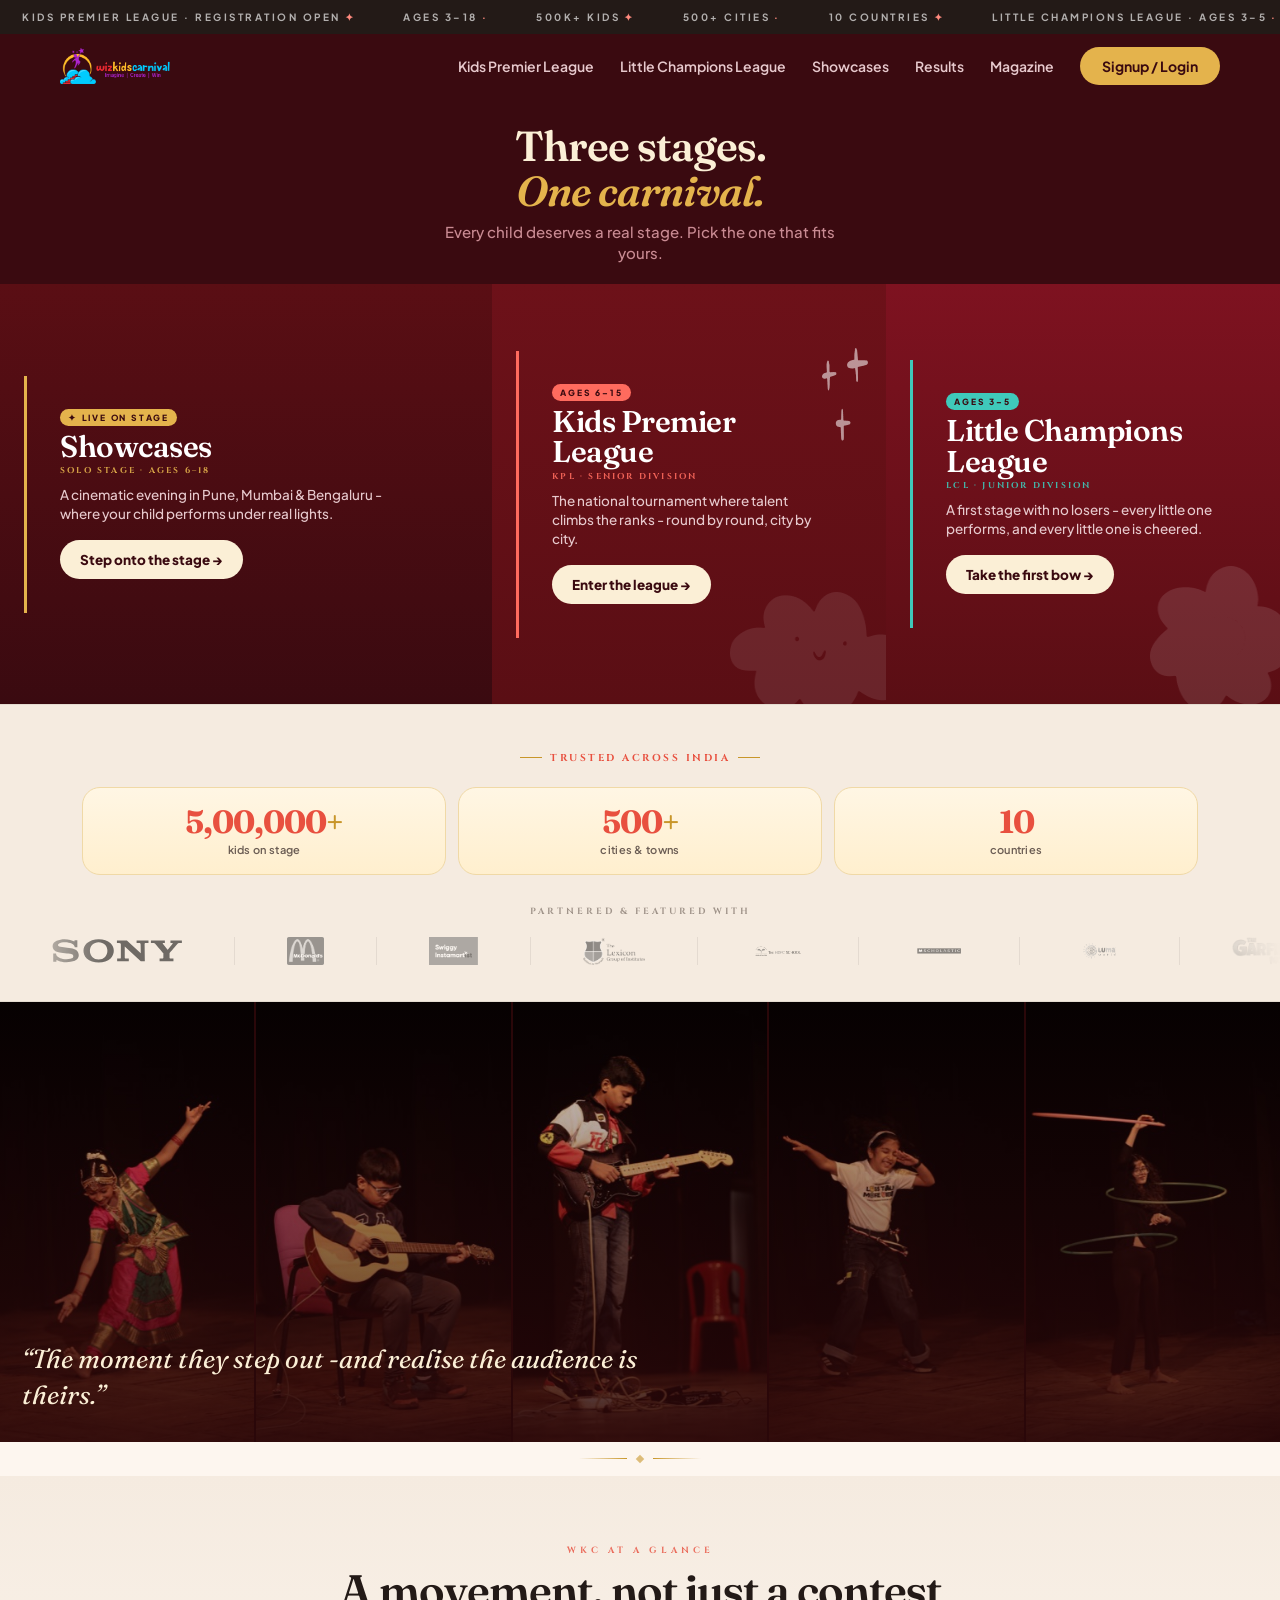
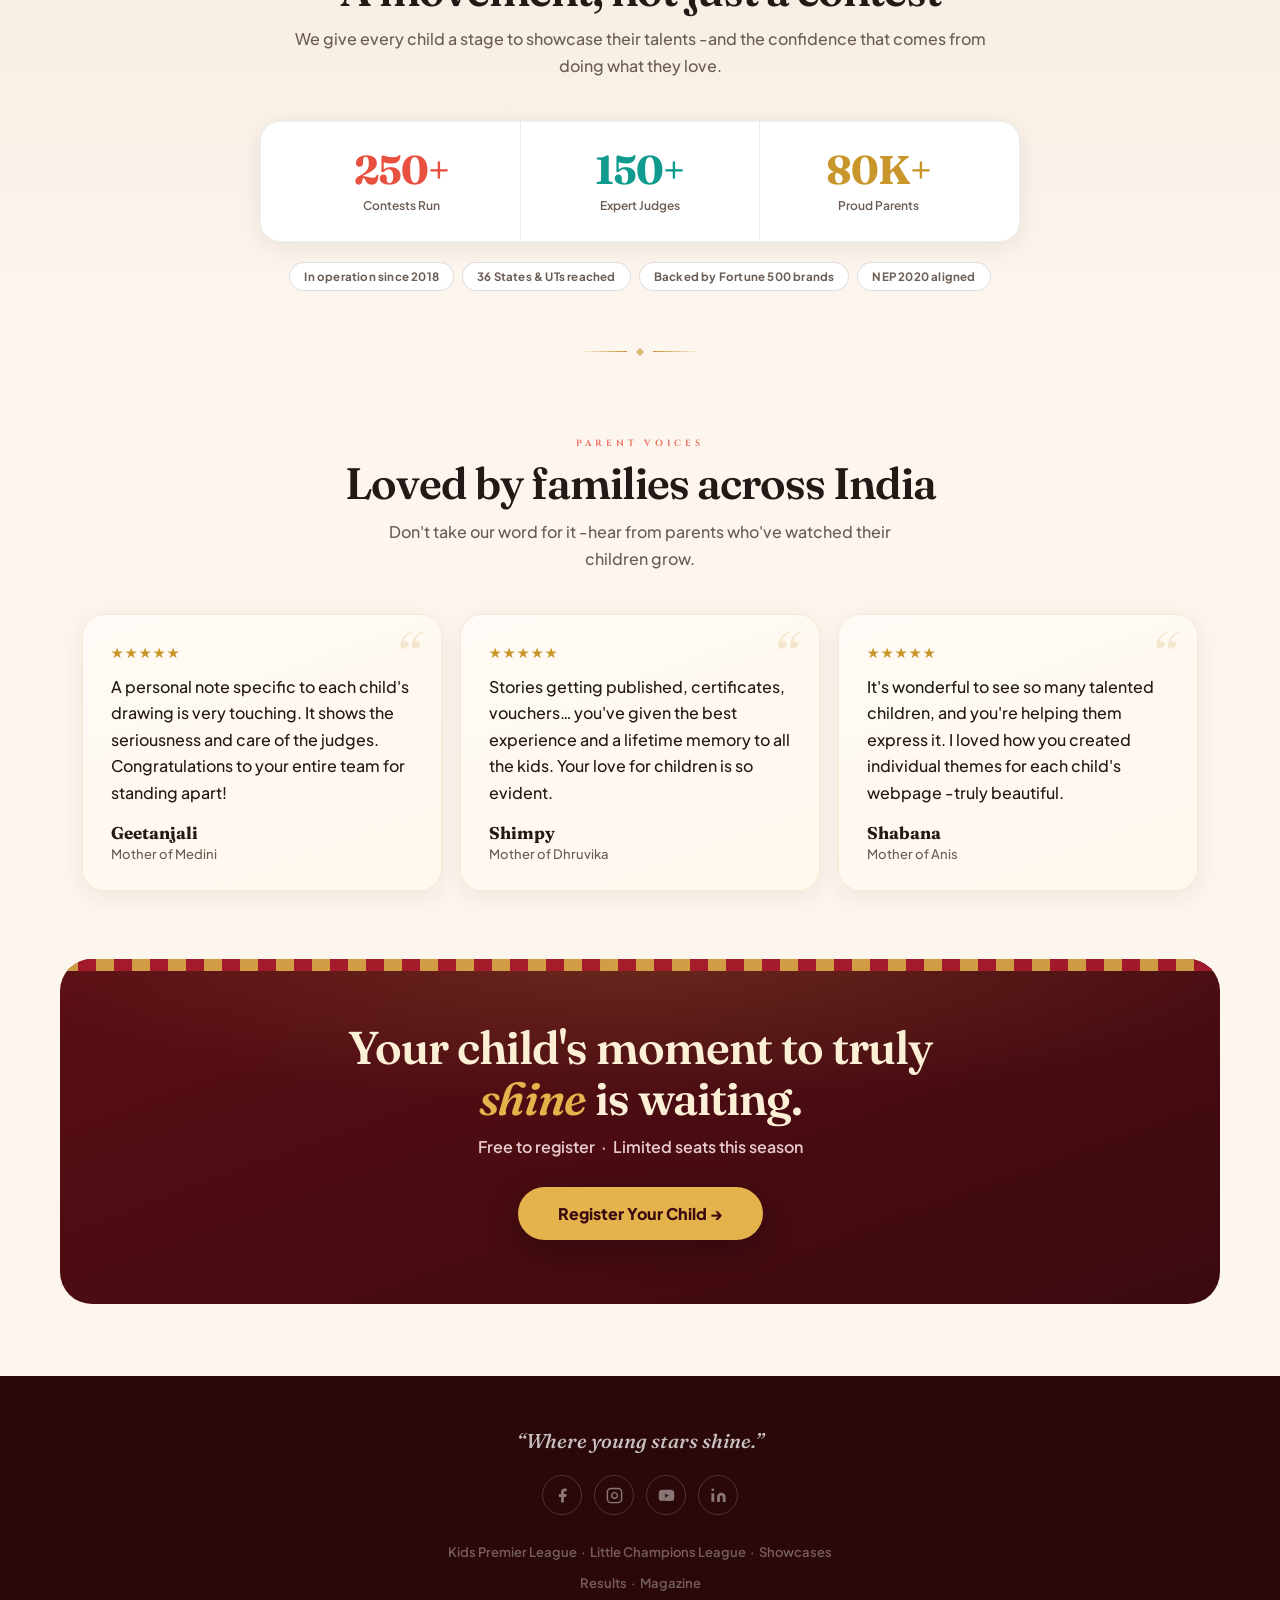
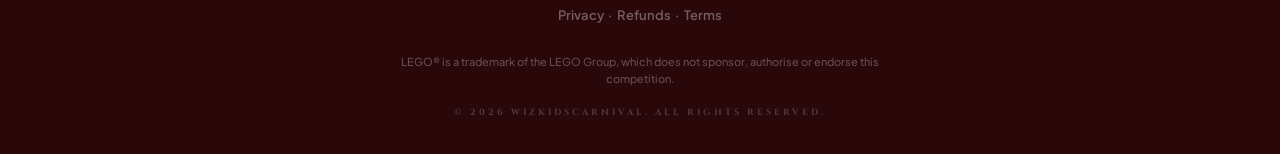
==== index.html @ 67c026b2 "Redesign homepage as carnival booth hero, add category CTAs, wire real links - Rebuild home hero as " ====
<!DOCTYPE html>
<html lang="en" data-hero="carnival">
<head>
<meta charset="UTF-8">
<meta name="viewport" content="width=device-width,initial-scale=1">
<title>WizKidsCarnival - India's Biggest Stage for Young Talent</title>
<meta name="description" content="WizKidsCarnival - India's premier platform for kids aged 3-18. Kids Premier League, Little Champions League & Showcases. 500,000+ kids · 500+ cities · 10 countries. Register today." />
<meta name="keywords" content="kids talent competition India, children performing arts, Kids Premier League, Little Champions League, WizKidsCarnival, kids contest online India, children stage performance, talent show kids Mumbai Pune" />
<link rel="canonical" href="https://www.wizkidscarnival.com/" />
<link rel="icon" type="image/png" href="logos/wkc-icon.png">
<link rel="apple-touch-icon" href="logos/wkc-icon.png">
<meta property="og:type" content="website" />
<meta property="og:url" content="https://www.wizkidscarnival.com/" />
<meta property="og:title" content="WizKidsCarnival - India's Biggest Stage for Young Talent" />
<meta property="og:description" content="A global platform for kids aged 3–18 to perform, compete and grow. Kids Premier League · Little Champions League · Showcases." />
<meta property="og:image" content="https://www.wizkidscarnival.com/assets/og-home.jpg" />
<meta property="og:locale" content="en_IN" />
<meta property="og:site_name" content="WizKidsCarnival" />
<meta name="twitter:card" content="summary_large_image" />
<meta name="twitter:title" content="WizKidsCarnival - India's Biggest Stage for Young Talent" />
<meta name="twitter:description" content="Three stages. One carnival. A global platform for 500K+ kids aged 3–18." />
<meta name="twitter:image" content="https://www.wizkidscarnival.com/assets/og-home.jpg" />
<script type="application/ld+json">{
  "@context":"https://schema.org",
  "@graph":[
    {"@type":"Organization","name":"WizKidsCarnival","url":"https://www.wizkidscarnival.com","logo":"https://www.wizkidscarnival.com/logos/wkc-logo.png","description":"India's premier stage for young talent aged 3–18. Kids Premier League, Little Champions League and Showcases across 500+ cities and 10 countries.","foundingDate":"2018","sameAs":["https://facebook.com/wizkidscarnival","https://instagram.com/wizkidscarnival","https://youtube.com/@wizkidscarnival"],"founder":[{"@type":"Person","name":"Mansi"},{"@type":"Person","name":"Abhishek"},{"@type":"Person","name":"Vinayak"}]},
    {"@type":"WebSite","name":"WizKidsCarnival","url":"https://www.wizkidscarnival.com","potentialAction":{"@type":"SearchAction","target":{"@type":"EntryPoint","urlTemplate":"https://www.wizkidscarnival.com/?q={search_term_string}"},"query-input":"required name=search_term_string"}}
  ]
}</script>

<link rel="preconnect" href="https://fonts.googleapis.com">
<link rel="preconnect" href="https://fonts.gstatic.com" crossorigin>
<link href="https://fonts.googleapis.com/css2?family=Fraunces:ital,opsz,wght@0,9..144,400;0,9..144,600;0,9..144,700;1,9..144,500;1,9..144,600&family=Plus+Jakarta+Sans:wght@400;500;600;700;800&family=Cinzel:wght@700&display=swap" rel="stylesheet">
<link rel="stylesheet" href="assets/wkc.css?v=2026-08-09c">
</head>
<body>

<div class="blob blob-2" aria-hidden="true"></div>
<div class="blob blob-3" aria-hidden="true"></div>

<!-- Nav overlay -->
<div class="nav-overlay" id="navOverlay" role="dialog" aria-modal="true" aria-label="Navigation menu">
  <button class="nav-close" id="navClose">&#x2715; Close</button>
  <nav class="nav-links">
    <a href="kpl/" class="ol">Kids Premier League</a>
    <a href="lcl/" class="ol">Little Champions League</a>
    <a href="https://showcases.wizkidscarnival.com/" class="ol">Showcases</a>
    <a href="https://app.wizkidscarnival.com/result-list" class="ol">Results</a>
    <a href="https://app.wizkidscarnival.com/magazines" class="ol">Magazine</a>
    <a href="https://app.wizkidscarnival.com/authentication?utm_source=main-site&utm_medium=nav-overlay&utm_campaign=home" class="ol nav-apply">Signup / Login</a>
  </nav>
</div>

<!-- Ticker -->
<div class="ticker" aria-hidden="true">
  <div class="ttrack" id="ttrack">
    <span class="ti">Kids Premier League &#x00B7; Registration Open<span class="dot">&#x2726;</span></span>
    <span class="ti">Ages 3–18<span class="dot">&#x00B7;</span></span>
    <span class="ti">500K+ Kids<span class="dot">&#x2726;</span></span>
    <span class="ti">500+ Cities<span class="dot">&#x00B7;</span></span>
    <span class="ti">10 Countries<span class="dot">&#x2726;</span></span>
    <span class="ti">Little Champions League &#x00B7; Ages 3–5<span class="dot">&#x00B7;</span></span>
    <span class="ti">Showcases · Solo Stage<span class="dot">&#x2726;</span></span>
    <span class="ti">India's Biggest Stage for Young Talent<span class="dot">&#x00B7;</span></span>
    <span class="ti">Since 2018 · 5+ Years Running<span class="dot">&#x2726;</span></span>
  </div>
</div>

<!-- Navbar -->
<header class="nav" id="nav">
  <div class="nav-inner">
    <a href="./" class="nav-logo" data-nav="logo">
      <img src="logos/wkc-logo.png" alt="WizKidsCarnival" height="36"
           onerror="this.style.display='none';this.insertAdjacentHTML('afterend','<span style=\'font-family:Fraunces,serif;font-weight:700;font-size:20px;color:var(--ink)\'>WizKidsCarnival</span>')">
    </a>
    <nav class="nav-desk" aria-label="Primary navigation">
      <a href="kpl/" data-nav="kpl">Kids Premier League</a>
      <a href="lcl/" data-nav="lcl">Little Champions League</a>
      <a href="https://showcases.wizkidscarnival.com/" data-nav="showcases">Showcases</a>
      <a href="https://app.wizkidscarnival.com/result-list" data-nav="results">Results</a>
      <a href="https://app.wizkidscarnival.com/magazines" data-nav="magazine">Magazine</a>
      <a href="https://app.wizkidscarnival.com/authentication?utm_source=main-site&utm_medium=nav&utm_campaign=home" class="nav-cta" data-nav="register">Signup / Login</a>
    </nav>
    <button class="nav-ham" id="navHam" aria-label="Open menu" aria-expanded="false"><span></span><span></span><span></span></button>
  </div>
</header>

<!-- ── Booth hero: three carnival tents, zero-scroll on mobile ── -->
<section class="hero" id="top">

  <div class="hero-kicker">
    <h1>Three stages.<br><em>One carnival.</em></h1>
    <p>Every child deserves a real stage. Pick the one that fits yours.</p>
  </div>

  <div class="booths">

    <article class="booth booth-show" data-section="booth_showcases">
      <div class="booth-body">
        <div class="booth-eyebrow">&#x2726; Live on stage</div>
        <h2 class="booth-ttl">Showcases</h2>
        <div class="booth-acr">Solo Stage &#x00B7; Ages 6–18</div>
        <p class="booth-desc">A cinematic evening in Pune, Mumbai &amp; Bengaluru - where your child performs under real lights.</p>
        <a class="booth-cta" href="https://showcases.wizkidscarnival.com/?utm_source=main-site&utm_medium=booth&utm_campaign=showcases"
           data-track="booth-showcases" aria-label="Showcases - step onto the stage">Step onto the stage &#x2192;</a>
      </div>
    </article>

    <article class="booth booth-kpl" data-section="booth_kpl">
      <img class="booth-art booth-art-a" src="assets/ornament-star.png" alt="" width="83" height="93" loading="lazy" decoding="async">
      <img class="booth-art booth-art-b" src="assets/ornament-cloud.png" alt="" width="200" height="122" loading="lazy" decoding="async">
      <div class="booth-body">
        <div class="booth-eyebrow">Ages 6–15</div>
        <h2 class="booth-ttl">Kids Premier League</h2>
        <div class="booth-acr">KPL &#x00B7; Senior Division</div>
        <p class="booth-desc">The national tournament where talent climbs the ranks - round by round, city by city.</p>
        <a class="booth-cta" href="kpl/" data-track="booth-kpl" aria-label="Kids Premier League - enter the league">Enter the league &#x2192;</a>
      </div>
    </article>

    <article class="booth booth-lcl" data-section="booth_lcl">
      <img class="booth-art booth-art-c" src="assets/ornament-balloon.png" alt="" width="151" height="144" loading="lazy" decoding="async">
      <div class="booth-body">
        <div class="booth-eyebrow">Ages 3–5</div>
        <h2 class="booth-ttl">Little Champions League</h2>
        <div class="booth-acr">LCL &#x00B7; Junior Division</div>
        <p class="booth-desc">A first stage with no losers - every little one performs, and every little one is cheered.</p>
        <a class="booth-cta" href="lcl/" data-track="booth-lcl" aria-label="Little Champions League - take the first bow">Take the first bow &#x2192;</a>
      </div>
    </article>

  </div>

</section>

<!-- Trust: headline stats + partner marquee -->
<div class="trust-band">
  <div class="trust-head">
    <div class="trust-eyebrow"><span></span>Trusted across India<span></span></div>
    <div class="trust-stats">
      <div class="tstat"><div class="tstat-num">5,00,000<span>+</span></div><div class="tstat-lbl">kids on stage</div></div>
      <div class="tstat"><div class="tstat-num">500<span>+</span></div><div class="tstat-lbl">cities &amp; towns</div></div>
      <div class="tstat"><div class="tstat-num">10</div><div class="tstat-lbl">countries</div></div>
    </div>
  </div>
  <div class="trust-lbl">Partnered &amp; featured with</div>
  <div class="trust-ticker" aria-label="Partner brands">
    <div class="trust-track" id="logoTrack">
      <figure class="logo-fig">
        <img src="logos/partners/sony.svg" alt="Sony" loading="lazy" height="28"
             onerror="this.style.display='none';this.nextElementSibling.style.display='block'">
        <span class="logo-fb" style="display:none">Sony</span>
      </figure>
      <figure class="logo-fig">
        <img src="logos/partners/mcdonalds.png" alt="McDonald's" loading="lazy" height="28"
             onerror="this.style.display='none';this.nextElementSibling.style.display='block'">
        <span class="logo-fb" style="display:none">McDonald's</span>
      </figure>
      <figure class="logo-fig">
        <img src="logos/partners/swiggy-instamart.png" alt="Swiggy Instamart" loading="lazy" height="28"
             onerror="this.style.display='none';this.nextElementSibling.style.display='block'">
        <span class="logo-fb" style="display:none">Swiggy Instamart</span>
      </figure>
      <figure class="logo-fig">
        <img src="logos/partners/lexicon-group.png" alt="Lexicon Group" loading="lazy" height="28"
             onerror="this.style.display='none';this.nextElementSibling.style.display='block'">
        <span class="logo-fb" style="display:none">Lexicon Group</span>
      </figure>
      <figure class="logo-fig">
        <img src="logos/partners/hdfc-school.webp" alt="HDFC School" loading="lazy" height="28"
             onerror="this.style.display='none';this.nextElementSibling.style.display='block'">
        <span class="logo-fb" style="display:none">HDFC School</span>
      </figure>
      <figure class="logo-fig">
        <img src="logos/partners/scholastic.webp" alt="Scholastic" loading="lazy" height="28"
             onerror="this.style.display='none';this.nextElementSibling.style.display='block'">
        <span class="logo-fb" style="display:none">Scholastic</span>
      </figure>
      <figure class="logo-fig">
        <img src="logos/partners/luma-world.webp" alt="Luma World" loading="lazy" height="28"
             onerror="this.style.display='none';this.nextElementSibling.style.display='block'">
        <span class="logo-fb" style="display:none">Luma World</span>
      </figure>
      <figure class="logo-fig">
        <img src="logos/partners/garfield.png" alt="Garfield Movie" loading="lazy" height="28"
             onerror="this.style.display='none';this.nextElementSibling.style.display='block'">
        <span class="logo-fb" style="display:none">Garfield Movie</span>
      </figure>
    </div><!-- /trust-track -->
  </div><!-- /trust-ticker -->
</div>

<!-- Performance photo band -->
<div class="photo-band" role="img" aria-label="Child performing solo on stage at WizKidsCarnival">
  <div class="photo-strip">
    <img src="photos/g1.jpg" alt="A child performing a classical dance on stage" width="355" height="533" loading="lazy" decoding="async">
    <img src="photos/g3.jpg" alt="A child mid-performance under stage lights" width="355" height="533" loading="lazy" decoding="async">
    <img src="photos/g5.jpg" alt="A young performer on the Showcases stage" width="355" height="533" loading="lazy" decoding="async">
    <img src="photos/g6.jpg" alt="A child performing to a live audience" width="355" height="533" loading="lazy" decoding="async">
    <img src="photos/g7.jpg" alt="A young performer taking the stage" width="355" height="533" loading="lazy" decoding="async">
  </div>
  <div class="photo-band-overlay">
    <blockquote class="photo-quote">&#x201C;The moment they step out -and realise the audience is theirs.&#x201D;</blockquote>
  </div>
</div>

<div class="divider"><div class="dl"></div><div class="dg"></div><div class="dl r"></div></div>

<!-- Secondary stats + investor strip -->
<section class="section" id="about" data-section="stats" aria-labelledby="stats-ttl">
  <div class="sec-lbl">WKC at a Glance</div>
  <h2 class="sec-ttl" id="stats-ttl">A movement, not just a contest</h2>
  <p class="sec-sub">We give every child a stage to showcase their talents -and the confidence that comes from doing what they love.</p>
  <!-- The headline three (kids / cities / countries) now lead the trust
       band above, so this row carries the supporting numbers only. -->
  <div class="stats-grid">
    <div class="stat"><div class="stat-num">250+</div><div class="stat-lbl">Contests Run</div></div>
    <div class="stat"><div class="stat-num">150+</div><div class="stat-lbl">Expert Judges</div></div>
    <div class="stat"><div class="stat-num">80K+</div><div class="stat-lbl">Proud Parents</div></div>
  </div>
  <!-- Investor credibility strip -->
  <div class="inv-strip" aria-label="Credibility indicators">
    <span>In operation since 2018</span>
    <span>36 States &amp; UTs reached</span>
    <span>Backed by Fortune 500 brands</span>
    <span>NEP 2020 aligned</span>
  </div>
</section>

<div class="divider"><div class="dl"></div><div class="dg"></div><div class="dl r"></div></div>

<!-- Testimonials -->
<section class="section" aria-labelledby="test-ttl">
  <div class="sec-lbl">Parent Voices</div>
  <h2 class="sec-ttl" id="test-ttl" data-section="testimonials">Loved by families across India</h2>
  <p class="sec-sub">Don't take our word for it -hear from parents who've watched their children grow.</p>
  <div class="tlist">
    <article class="tcard">
      <div class="tquote" aria-hidden="true">&#x201C;</div>
      <div class="tstars" aria-label="5 stars">&#x2605;&#x2605;&#x2605;&#x2605;&#x2605;</div>
      <p class="ttext">A personal note specific to each child's drawing is very touching. It shows the seriousness and care of the judges. Congratulations to your entire team for standing apart!</p>
      <div class="tname">Geetanjali</div><div class="trole">Mother of Medini</div>
    </article>
    <article class="tcard">
      <div class="tquote" aria-hidden="true">&#x201C;</div>
      <div class="tstars" aria-label="5 stars">&#x2605;&#x2605;&#x2605;&#x2605;&#x2605;</div>
      <p class="ttext">Stories getting published, certificates, vouchers… you've given the best experience and a lifetime memory to all the kids. Your love for children is so evident.</p>
      <div class="tname">Shimpy</div><div class="trole">Mother of Dhruvika</div>
    </article>
    <article class="tcard">
      <div class="tquote" aria-hidden="true">&#x201C;</div>
      <div class="tstars" aria-label="5 stars">&#x2605;&#x2605;&#x2605;&#x2605;&#x2605;</div>
      <p class="ttext">It's wonderful to see so many talented children, and you're helping them express it. I loved how you created individual themes for each child's webpage -truly beautiful.</p>
      <div class="tname">Shabana</div><div class="trole">Mother of Anis</div>
    </article>
  </div>
</section>

<!-- Final CTA - closing maroon band -->
<div class="fcta-wrap">
  <section class="fcta" aria-labelledby="fcta-ttl">
    <div class="fcta-stripe" aria-hidden="true"></div>
    <h2 id="fcta-ttl">Your child's moment to truly <em>shine</em> is waiting.</h2>
    <p>Free to register &nbsp;&#x00B7;&nbsp; Limited seats this season</p>
    <a class="btn-fcta" href="https://app.wizkidscarnival.com/talent-pass/membership?utm_source=main-site&utm_medium=final-cta&utm_campaign=home" data-track="home-final-cta">Register Your Child &#x2192;</a>
  </section>
</div>

<!-- Footer -->
<footer class="footer">
  <p class="ftag">&#x201C;Where young stars shine.&#x201D;</p>
  <nav class="fsoc" aria-label="Social media">
    <a href="https://facebook.com/wizkidscarnival" aria-label="Facebook" rel="noopener noreferrer" data-track="social-facebook">
      <svg viewBox="0 0 24 24" aria-hidden="true"><path d="M18 2h-3a5 5 0 0 0-5 5v3H7v4h3v8h4v-8h3l1-4h-4V7a1 1 0 0 1 1-1h3z"/></svg>
    </a>
    <a href="https://instagram.com/wizkidscarnival" aria-label="Instagram" rel="noopener noreferrer" class="ig" data-track="social-instagram">
      <svg viewBox="0 0 24 24" aria-hidden="true"><rect x="2" y="2" width="20" height="20" rx="5" ry="5"/><path d="M16 11.37A4 4 0 1 1 12.63 8 4 4 0 0 1 16 11.37z"/><line x1="17.5" y1="6.5" x2="17.51" y2="6.5"/></svg>
    </a>
    <a href="https://youtube.com/@wizkidscarnival" aria-label="YouTube" rel="noopener noreferrer" data-track="social-youtube">
      <svg viewBox="0 0 24 24" aria-hidden="true"><path d="M22.54 6.42a2.78 2.78 0 0 0-1.95-1.96C18.88 4 12 4 12 4s-6.88 0-8.59.46a2.78 2.78 0 0 0-1.95 1.96A29 29 0 0 0 1 12a29 29 0 0 0 .46 5.58 2.78 2.78 0 0 0 1.95 1.95C5.12 20 12 20 12 20s6.88 0 8.59-.47a2.78 2.78 0 0 0 1.95-1.95A29 29 0 0 0 23 12a29 29 0 0 0-.46-5.58z"/><polygon points="9.75 15.02 15.5 12 9.75 8.98 9.75 15.02" style="fill:rgba(35,26,23,0.9)"/></svg>
    </a>
    <a href="https://linkedin.com/company/wizkidscarnival" aria-label="LinkedIn" rel="noopener noreferrer" data-track="social-linkedin">
      <svg viewBox="0 0 24 24" aria-hidden="true"><path d="M16 8a6 6 0 0 1 6 6v7h-4v-7a2 2 0 0 0-2-2 2 2 0 0 0-2 2v7h-4v-7a6 6 0 0 1 6-6z"/><rect x="2" y="9" width="4" height="12"/><circle cx="4" cy="4" r="2"/></svg>
    </a>
  </nav>
  <nav class="flinks" aria-label="Footer navigation">
    <a href="kpl/">Kids Premier League</a> &nbsp;&#x00B7;&nbsp;
    <a href="lcl/">Little Champions League</a> &nbsp;&#x00B7;&nbsp;
    <a href="https://showcases.wizkidscarnival.com/">Showcases</a><br>
    <a href="https://app.wizkidscarnival.com/result-list">Results</a> &nbsp;&#x00B7;&nbsp;
    <a href="https://app.wizkidscarnival.com/magazines">Magazine</a><br>
    <a href="https://wizkidscarnival.com/privacy-policy/">Privacy</a> &nbsp;&#x00B7;&nbsp;
    <a href="https://wizkidscarnival.com/refund-and-cancellations/">Refunds</a> &nbsp;&#x00B7;&nbsp;
    <a href="https://wizkidscarnival.com/terms-and-conditions/">Terms</a>
  </nav>
  <p class="fdisc">LEGO&reg; is a trademark of the LEGO Group, which does not sponsor, authorise or endorse this competition.</p>
  <div class="fwkc">&#x00A9; 2026 WizKidsCarnival. All rights reserved.</div>
</footer>

<!-- Sticky mobile CTA -->
<div class="sticky" id="stickyBar" role="complementary" aria-label="Register CTA">
  <div class="sticky-in">
    <div>
      <div class="st-ev">Register Now</div>
      <div class="st-dt">Three stages &#x00B7; Ages 3–18</div>
    </div>
    <a class="st-btn" href="https://app.wizkidscarnival.com/talent-pass/membership?utm_source=main-site&utm_medium=sticky&utm_campaign=home" data-track="home-sticky-cta">Register &#x2192;</a>
  </div>
</div>
<div class="spacer" aria-hidden="true"></div>

<script>window.WKC = { page: 'home' };</script>
<script src="assets/wkc.js?v=2026-08-07"></script>
</body>
</html>
---- assets/wkc.css ----
/* ============================================================
   WizKidsCarnival — shared stylesheet
   Loaded by index.html, kpl/index.html, lcl/index.html.
   Page-specific rules stay in a small inline <style> per page.

   Cache: referenced as wkc.css?v=YYYY-MM-DD. Bump the query in the
   SAME commit as any change here — GitHub Pages caches assets hard,
   and a stale CSS paired with new HTML is the failure mode.
   ============================================================ */

:root{
  --bg:#fdf6ef;--bg-2:#f5ebe0;
  --ink:#231a17;--ink-soft:#6b5d54;--ink-light:#9e8f86;
  --coral:#e8503f;--coral-l:#ff6b5e;
  --teal:#0f9b8e;--teal-d:#0a766b;
  --gold:#c8962a;--gold-l:#e0aa3a;
  --card:#ffffff;
  --line:rgba(35,26,23,0.08);--line-2:rgba(35,26,23,0.14);
  --shadow:0 6px 24px rgba(35,26,23,0.08);
  --shadow-lg:0 16px 48px rgba(35,26,23,0.13);
  --ticker-h:34px;--nav-h:64px;

  /* ── Carnival accent layer — VALID ON DARK BANDS ONLY ──
     Used by the hero booths and the closing CTA/footer. Do not use
     these on the cream body; the --on-carnival-* text colours are
     contrast-checked against --carnival, not against --bg. */
  --carnival:#3a0a10;          /* deep maroon                        */
  --carnival-l:#5a0e14;        /* gradient partner                   */
  --carnival-d:#2a0709;        /* footer maroon                      */
  --carnival-red:#b01b2e;      /* tent stripe + eyebrow              */
  --carnival-gold:#e4b34c;     /* NOT --gold — see note below        */
  --carnival-gold-l:#ffe1a6;   /* highlight                          */
  --on-carnival:#fbefd6;       /* body text on maroon      8.8:1     */
  --on-carnival-soft:#e7c9cd;  /* secondary on maroon      7.1:1     */
  --on-carnival-dim:#c98b93;   /* tertiary on maroon       6.2:1     */

  /* Two golds is DELIBERATE, not an oversight. --carnival-gold on
     maroon measures 8.8:1; --gold (#c8962a) measures 6.4:1. Both pass
     AA — the brighter gold is a vibrancy choice for the carnival
     bands. Where the two would meet (the hero→divider seam) the
     divider uses --carnival-gold so they don't read as a mistake. */

  --booth-min-h:150px;

  /* Per-program accent. Overridden by [data-program] below so the
     LCL page re-skins with one attribute instead of forking 22 rules.
     --accent-wash / --accent-shadow are pre-mixed rgba() of the same
     hue: var() can't be interpolated inside rgba(), so they travel
     with the accent rather than being derived from it. */
  --accent:var(--coral);
  --accent-l:var(--coral-l);
  --accent-wash:rgba(232,80,63,0.10);
  --accent-shadow:0 8px 24px rgba(232,80,63,0.32);
}

[data-program="kpl"]{
  --accent:var(--coral);--accent-l:var(--coral-l);
  --accent-wash:rgba(232,80,63,0.10);
  --accent-shadow:0 8px 24px rgba(232,80,63,0.32);
}
[data-program="lcl"]{
  --accent:var(--gold);--accent-l:var(--gold-l);
  --accent-wash:rgba(200,150,42,0.10);
  --accent-shadow:0 8px 24px rgba(200,150,42,0.34);
}

*{margin:0;padding:0;box-sizing:border-box;-webkit-tap-highlight-color:transparent}
html{scroll-behavior:smooth}
body{background:var(--bg);color:var(--ink);font-family:'Plus Jakarta Sans',sans-serif;overflow-x:hidden;-webkit-font-smoothing:antialiased}

@media(prefers-reduced-motion:reduce){
  html{scroll-behavior:auto}
  *,*::before,*::after{animation-duration:.01ms !important;animation-iteration-count:1 !important;transition-duration:.01ms !important}
}

/* Blobs */
.blob{position:fixed;border-radius:50%;filter:blur(80px);opacity:.35;z-index:0;pointer-events:none}
.blob-2{width:420px;height:420px;background:radial-gradient(circle,#c5eeea,transparent 70%);top:45%;left:-160px}
.blob-3{width:350px;height:350px;background:radial-gradient(circle,#fde8c0,transparent 70%);bottom:10%;right:-80px}

/* Ticker — seamless: content is doubled in JS; -50% = 1 full original width */
.ticker{position:fixed;top:0;left:0;right:0;z-index:60;background:var(--ink);height:var(--ticker-h);overflow:hidden;display:flex;align-items:center}
.ttrack{display:flex;width:max-content;animation:roll 44s linear infinite;will-change:transform;transform:translateZ(0)}
.ti{padding:0 22px;font-size:10px;font-weight:700;letter-spacing:2.5px;text-transform:uppercase;color:rgba(255,255,255,0.65);white-space:nowrap}
.ti .dot{color:#ff8a7e;margin:0 4px}
@keyframes roll{from{transform:translateX(0)}to{transform:translateX(-50%)}}

/* Nav */
.nav{position:fixed;top:var(--ticker-h);left:0;right:0;z-index:50;height:var(--nav-h);display:flex;align-items:center;padding:0 22px;transition:background .3s,box-shadow .3s,border-color .3s;border-bottom:1px solid transparent}
.nav.scrolled{background:rgba(253,246,239,0.92);backdrop-filter:blur(16px);border-color:var(--line);box-shadow:0 4px 20px rgba(35,26,23,0.05)}
.nav-inner{display:flex;align-items:center;justify-content:space-between;width:100%;max-width:1160px;margin:0 auto}
.nav-logo{text-decoration:none;display:flex;align-items:center}
.nav-logo img{height:36px;width:auto;display:block}
.nav-desk{display:none;align-items:center;gap:26px}
.nav-desk a{font-size:14px;font-weight:600;color:var(--ink-soft);text-decoration:none;transition:color .2s}
.nav-desk a:hover,.nav-desk a.active{color:var(--accent)}
.nav-desk a.nav-cta{background:var(--ink);color:#fff;padding:10px 22px;border-radius:100px;font-weight:700;transition:background .2s}
.nav-desk a.nav-cta:hover{background:var(--coral)}
.nav-ham{background:none;border:1px solid var(--line-2);border-radius:10px;padding:9px 11px;cursor:pointer;display:flex;flex-direction:column;gap:4px}
.nav-ham span{width:18px;height:2px;background:var(--ink);display:block;border-radius:2px}
.nav-overlay{position:fixed;inset:0;z-index:200;background:var(--bg);display:flex;flex-direction:column;align-items:center;justify-content:center;opacity:0;pointer-events:none;transition:opacity .25s}
.nav-overlay.open{opacity:1;pointer-events:all}
.nav-close{position:absolute;top:18px;right:20px;background:none;border:1px solid var(--line-2);border-radius:10px;padding:10px 16px;font-size:14px;color:var(--ink);cursor:pointer;font-family:inherit;font-weight:700}
.nav-links{display:flex;flex-direction:column;align-items:center;gap:26px}
.nav-links a{font-family:'Fraunces',serif;font-size:26px;font-weight:600;color:var(--ink);text-decoration:none;transition:color .2s}
.nav-links a:hover{color:var(--coral)}
.nav-apply{margin-top:8px;background:var(--accent) !important;color:#fff !important;padding:14px 40px;border-radius:100px;font-family:'Plus Jakarta Sans',sans-serif !important;font-size:16px !important;font-weight:800 !important}

/* ══════════════════════════════════════════════════════════
   BOOTH HERO (index) — three carnival tents on deep maroon.
   The page opens dark so the carnival reads as a curtain-raise
   rather than a dark band pasted mid-page; it closes dark again
   at the final CTA so the two form a bookend.
   ══════════════════════════════════════════════════════════ */

/* Nav sits transparently over the maroon until scrolled, so its
   default ink-on-cream colours have to invert while it's up there. */
[data-hero="carnival"] .nav:not(.scrolled) .nav-desk a{color:var(--on-carnival-soft)}
[data-hero="carnival"] .nav:not(.scrolled) .nav-desk a:hover{color:var(--carnival-gold)}
[data-hero="carnival"] .nav:not(.scrolled) .nav-desk a.nav-cta{background:var(--carnival-gold);color:var(--carnival)}
[data-hero="carnival"] .nav:not(.scrolled) .nav-desk a.nav-cta:hover{background:var(--carnival-gold-l)}
[data-hero="carnival"] .nav:not(.scrolled) .nav-ham{border-color:rgba(228,179,76,.45)}
[data-hero="carnival"] .nav:not(.scrolled) .nav-ham span{background:var(--carnival-gold)}

.hero{
  position:relative;z-index:1;
  background:var(--carnival);
  /* Both the ticker and the nav are position:fixed, so neither takes up
     flow space — the hero starts at y=0 and must reserve BOTH heights
     or the nav lands on top of the kicker. Height is otherwise driven
     by content (see .booths below) rather than forced to fill the
     viewport — with no dancer art to anchor it, a forced 100dvh just
     produced dead space inside each tent. */
  padding-top:calc(var(--ticker-h) + var(--nav-h));
  display:flex;flex-direction:column;
  overflow:hidden;
}

.hero-kicker{text-align:center;padding:12px 24px 10px;color:var(--on-carnival)}
.hero-kicker h1{font-family:'Fraunces',serif;font-size:clamp(23px,5.4vw,42px);font-weight:600;line-height:1.08;letter-spacing:-1px}
.hero-kicker h1 em{font-style:italic;color:var(--carnival-gold)}
.hero-kicker p{font-size:12.5px;line-height:1.45;color:var(--on-carnival-dim);max-width:320px;margin:6px auto 0;font-weight:500}

/* ── The three booths ── */
.booths{
  display:grid;gap:0;
  grid-template-areas:"show" "kpl" "lcl";
  grid-template-rows:repeat(3,auto);
}
.booth{
  position:relative;overflow:hidden;
  min-height:var(--booth-min-h);
  /* isolate lets .booth-art sit at z-index:-1 — above the booth's own
     background but behind the copy — without .booth-body needing to be
     positioned, which would otherwise trap the stretched-link overlay. */
  isolation:isolate;
  display:flex;flex-direction:column;justify-content:center;
  color:var(--on-carnival);
}
.booth-show{grid-area:show;background:linear-gradient(180deg,var(--carnival-l),var(--carnival));--booth-accent:var(--carnival-gold)}
.booth-kpl {grid-area:kpl; background:linear-gradient(180deg,#6d1119,var(--carnival-l));--booth-accent:var(--coral-l)}
.booth-lcl {grid-area:lcl; background:linear-gradient(180deg,#7e1220,#5a0e14);--booth-accent:#3fc9ba}

.booth-art{position:absolute;z-index:-1;pointer-events:none;user-select:none}
/* The three ornaments ship in the source file's palette (purple cloud,
   cyan flower, orange sparks) — built for its blue/orange booths. On
   maroon they clash, so they're flattened to cream silhouettes and used
   as soft texture rather than as literal objects. */
.booth-art-a,.booth-art-b,.booth-art-c{filter:brightness(0) invert(1)}
.booth-art-a{right:18px;top:46px;width:40px;opacity:.55;animation:wkcTwinkle 3s ease-in-out infinite}
.booth-art-b{right:-14px;bottom:-10px;width:150px;opacity:.09;animation:wkcFloat 6s ease-in-out infinite}
.booth-art-c{right:-10px;bottom:-6px;width:120px;opacity:.11;animation:wkcFloat 5s ease-in-out infinite}
@keyframes wkcFloat{0%,100%{transform:translateY(0)}50%{transform:translateY(-7px)}}
@keyframes wkcTwinkle{0%,100%{opacity:.35;transform:scale(.85)}50%{opacity:1;transform:scale(1.1)}}

.booth-body{padding:26px 16px 26px 19px;max-width:76%;border-left:3px solid var(--booth-accent);margin-left:16px}
.booth-eyebrow{display:inline-flex;align-items:center;gap:6px;font-size:8.5px;letter-spacing:1.8px;text-transform:uppercase;font-weight:800;color:var(--carnival);background:var(--booth-accent);padding:3px 8px;border-radius:20px}
.booth-ttl{font-family:'Fraunces',serif;font-size:clamp(20px,5.2vw,30px);font-weight:600;line-height:1.02;letter-spacing:-.5px;margin-top:6px;color:#fff}
.booth-acr{font-family:'Cinzel',serif;font-size:8.5px;font-weight:700;letter-spacing:2.2px;text-transform:uppercase;color:var(--booth-accent);opacity:.9;margin-top:3px}
.booth-desc{font-size:11.5px;color:var(--on-carnival-soft);margin-top:6px;line-height:1.4;font-weight:500}
.booth-cta{display:inline-flex;align-items:center;gap:7px;margin-top:9px;font-size:12px;font-weight:800;color:var(--carnival);background:var(--on-carnival);padding:8px 14px;border-radius:22px;text-decoration:none;transition:gap .18s,background .2s}
.booth-cta:hover{gap:12px;background:#fff}
/* Stretched link — anchored to .booth, so the whole tent is clickable
   while the accessible name stays just the CTA's own label. */
.booth-cta::after{content:'';position:absolute;inset:0}
.booth:hover .booth-cta{gap:12px;background:#fff}
.booth-cta:focus-visible{outline:3px solid var(--carnival-gold);outline-offset:3px}

/* Cream scallop — the page hangs down into the maroon. This is the
   detail that makes the two designs read as one artifact. */
.hero-scallop{
  height:20px;margin-top:-1px;
  background:radial-gradient(circle 20px at 50% 100%,var(--bg) 0 19.5px,transparent 20px) repeat-x;
  background-size:40px 20px;
}

@media(min-width:640px){
  .booths{
    grid-template-areas:"show show" "kpl lcl";
    grid-template-columns:1fr 1fr;
    grid-template-rows:minmax(240px,1.1fr) minmax(220px,1fr);
  }
  .booth-body{max-width:72%}
}
@media(min-width:1024px){
  .booths{
    /* Showcases takes 1.25fr: it carries the dancer and is the
       flagship. Three equal columns would read as a 2010 feature row. */
    grid-template-areas:"show kpl lcl";
    grid-template-columns:1.25fr 1fr 1fr;
    grid-template-rows:minmax(420px,1fr);
  }
  .booth-body{padding:28px 30px 34px 33px;max-width:86%;margin-left:24px}
  .booth-desc{font-size:13.5px;margin-top:10px}
  .booth-cta{font-size:13.5px;padding:11px 20px;margin-top:16px}
  .hero-kicker{padding:26px 24px 20px}
  .hero-kicker p{font-size:15px;max-width:420px}
  /* Tall desktop tents: the art fills the TOP of the tent and the copy
     anchors to the bottom, so the two never collide in a narrow column. */
  .booth-art-a{top:64px;width:46px}
  .booth-art-b{width:170px}
  .booth-art-c{width:140px}
  .hero-scallop{height:26px;background:radial-gradient(circle 26px at 50% 100%,var(--bg) 0 25.5px,transparent 26px) repeat-x;background-size:52px 26px}
}

/* ── Sub-page hero (kpl / lcl) ─────────────────────────── */
.page-hero{position:relative;z-index:1;padding:calc(var(--ticker-h) + var(--nav-h) + 60px) 22px 64px;text-align:center;background:linear-gradient(165deg,rgba(90,15,5,0.08) 0%,transparent 55%)}
.hero-inner{max-width:720px;margin:0 auto}
.breadcrumb{font-size:12px;font-weight:600;color:var(--ink-soft);margin-bottom:18px;display:flex;align-items:center;justify-content:center;gap:7px;flex-wrap:wrap}
.breadcrumb a{color:var(--ink-soft);text-decoration:none}
.breadcrumb a:hover{color:var(--accent)}
.bc-sep{color:var(--ink-light);opacity:.5}
.page-tag{font-family:'Cinzel',serif;font-size:9px;font-weight:700;letter-spacing:4px;text-transform:uppercase;color:var(--accent);opacity:.85;margin-bottom:12px}
.page-hero h1{font-family:'Fraunces',serif;font-size:clamp(34px,7.5vw,60px);font-weight:600;line-height:1.05;letter-spacing:-1.5px;color:var(--ink);margin-bottom:16px}
.page-hero h1 em{font-style:italic;color:var(--accent)}
.page-hero .sub{font-size:17px;line-height:1.65;color:var(--ink-soft);max-width:520px;margin:0 auto 30px;font-weight:500}
.hero-chips{display:flex;flex-wrap:wrap;gap:10px;justify-content:center;margin-bottom:34px}
.hchip{font-size:13px;font-weight:700;color:var(--ink);background:var(--card);border:1px solid var(--line-2);border-radius:100px;padding:8px 16px;box-shadow:var(--shadow)}
.hchip b{color:var(--accent)}
.btn-hero-cta{display:inline-flex;align-items:center;justify-content:center;gap:9px;background:var(--accent);color:#fff;font-size:16px;font-weight:800;padding:16px 36px;border-radius:100px;text-decoration:none;cursor:pointer;border:none;font-family:inherit;box-shadow:var(--accent-shadow);transition:transform .1s,background .2s}
.btn-hero-cta:hover{background:var(--accent-l)}
.btn-hero-cta:active{transform:scale(.97)}

/* ── Category cards (kpl / lcl) ────────────────────────── */
.cat-grid{display:grid;grid-template-columns:repeat(2,1fr);gap:14px}
.cat-card{background:var(--card);border:1px solid var(--line);border-radius:20px;padding:22px 18px;box-shadow:var(--shadow);transition:transform .2s,box-shadow .2s}
.cat-card:hover{transform:translateY(-3px);box-shadow:var(--shadow-lg)}
.cat-icon{font-size:32px;margin-bottom:10px;display:block;line-height:1}
.cat-name{font-family:'Fraunces',serif;font-size:18px;font-weight:700;color:var(--ink);letter-spacing:-.3px;margin-bottom:6px}
.cat-desc{font-size:13px;color:var(--ink-soft);line-height:1.6;font-weight:500}
.cat-badge{display:inline-block;margin-top:8px;font-size:11px;font-weight:700;color:var(--accent);background:var(--accent-wash);padding:4px 11px;border-radius:100px}
.cat-cta{display:inline-flex;align-items:center;gap:5px;margin-top:14px;font-size:12.5px;font-weight:800;color:#fff;background:var(--accent);padding:8px 16px;border-radius:100px;text-decoration:none;transition:background .2s}
.cat-cta:hover{background:var(--accent-l)}

/* ── Age bands (kpl) ───────────────────────────────────── */
.age-row{display:flex;flex-direction:column;gap:14px}
.age-band{background:var(--card);border:1px solid var(--line);border-radius:20px;padding:22px;box-shadow:var(--shadow);display:flex;align-items:center;gap:16px}
.age-num{font-family:'Fraunces',serif;font-size:28px;font-weight:700;color:var(--accent);min-width:80px;line-height:1}
.age-desc{font-size:14px;color:var(--ink-soft);font-weight:500;line-height:1.5}

/* ── Numbered steps (kpl / lcl) ────────────────────────── */
.steps{display:flex;flex-direction:column;gap:0}
.step{display:flex;align-items:flex-start;gap:20px;padding:22px 0;border-bottom:1px solid var(--line)}
.step:last-child{border-bottom:none}
.step-n{font-family:'Fraunces',serif;font-size:32px;font-weight:700;color:var(--accent);opacity:.35;flex-shrink:0;line-height:1;width:44px;text-align:center}
.step-title{font-size:15px;font-weight:700;color:var(--ink);margin-bottom:5px}
.step-sub{font-size:14px;color:var(--ink-soft);line-height:1.7;font-weight:500}

/* ── FAQ accordion (kpl / lcl) ─────────────────────────── */
.faq-list{display:flex;flex-direction:column;gap:10px}
.faq-item{background:var(--card);border:1px solid var(--line);border-radius:16px;overflow:hidden}
.faq-q{width:100%;background:none;border:none;text-align:left;padding:18px 20px;font-size:15px;font-weight:700;color:var(--ink);cursor:pointer;font-family:inherit;display:flex;justify-content:space-between;align-items:center;gap:12px}
.faq-q .arr{font-size:12px;color:var(--ink-light);transition:transform .2s;flex-shrink:0}
.faq-item.open .faq-q .arr{transform:rotate(180deg)}
/* grid-template-rows animates to the answer's true height — max-height
   would clip any answer taller than the magic number it was set to. */
.faq-a-wrap{display:grid;grid-template-rows:0fr;transition:grid-template-rows .3s ease}
.faq-item.open .faq-a-wrap{grid-template-rows:1fr}
.faq-a{overflow:hidden;padding:0 20px;font-size:14px;color:var(--ink-soft);line-height:1.75;font-weight:500}
.faq-item.open .faq-a{padding:0 20px 18px}

/* Section base */
.section{position:relative;z-index:1;padding:68px 22px;max-width:1160px;margin:0 auto}
/* Stats section gets a warm tint so it reads as a distinct content band */
#about{background:linear-gradient(180deg,var(--bg-2),var(--bg));border-radius:0;max-width:100%;padding-left:0;padding-right:0;padding-bottom:44px}
#about .sec-lbl,#about .sec-ttl,#about .sec-sub,#about .stats-grid,#about .inv-strip{max-width:760px;margin-left:auto;margin-right:auto;padding-left:22px;padding-right:22px}
.sec-lbl{text-align:center;font-family:'Cinzel',serif;font-size:9px;font-weight:700;letter-spacing:4px;text-transform:uppercase;color:var(--accent);opacity:.8;margin-bottom:10px}
.sec-ttl{text-align:center;font-family:'Fraunces',serif;font-size:clamp(28px,5.5vw,44px);font-weight:600;letter-spacing:-1px;color:var(--ink);line-height:1.1;margin-bottom:12px}
.sec-sub{text-align:center;font-size:16px;color:var(--ink-soft);margin:0 auto 42px;line-height:1.65;max-width:520px;font-weight:500}
.divider{display:flex;align-items:center;justify-content:center;gap:10px;padding:14px 0;position:relative;z-index:1}
.divider .dl{width:48px;height:1px;background:linear-gradient(90deg,transparent,var(--gold))}
.divider .dl.r{background:linear-gradient(90deg,var(--gold),transparent)}
.divider .dg{width:6px;height:6px;background:var(--gold);transform:rotate(45deg);opacity:.6}

/* Trust: headline stats above the partner marquee */
.trust-band{background:var(--bg-2);border-top:1px solid var(--line);border-bottom:1px solid var(--line);position:relative;z-index:1;padding:36px 0 32px}
.trust-head{max-width:1160px;margin:0 auto 30px;padding:0 22px;text-align:center}
.trust-eyebrow{display:inline-flex;align-items:center;gap:8px;font-family:'Cinzel',serif;font-size:10px;letter-spacing:2.5px;text-transform:uppercase;color:var(--coral);font-weight:700}
.trust-eyebrow span{width:22px;height:1px;background:var(--gold)}
.trust-stats{display:flex;gap:12px;margin-top:22px}
.tstat{flex:1;background:linear-gradient(180deg,#fff6e4,#ffefce);border:1px solid #f0d9a6;border-radius:18px;padding:18px 8px}
.tstat-num{font-family:'Fraunces',serif;font-weight:700;font-size:clamp(22px,5.4vw,32px);color:var(--coral);line-height:1;letter-spacing:-1px}
.tstat-num span{color:var(--gold)}
.tstat-lbl{font-size:11px;color:var(--ink-soft);margin-top:5px;font-weight:600;letter-spacing:.3px}
.trust-lbl{font-family:'Cinzel',serif;text-align:center;font-size:9px;font-weight:700;letter-spacing:3px;text-transform:uppercase;color:var(--ink-soft);opacity:.6;margin-bottom:20px;padding:0 22px}
.trust-ticker{overflow:hidden;width:100%;mask-image:linear-gradient(to right,transparent 0%,black 8%,black 92%,transparent 100%);-webkit-mask-image:linear-gradient(to right,transparent 0%,black 8%,black 92%,transparent 100%)}
.trust-track{display:inline-flex;align-items:center;white-space:nowrap;animation:scroll-logos 34s linear infinite;will-change:transform;transform:translateZ(0)}
.trust-track:hover{animation-play-state:paused}
@keyframes scroll-logos{from{transform:translateX(0)}to{transform:translateX(-50%)}}
.logo-fig{margin:0;display:inline-flex;align-items:center;justify-content:center;padding:0 52px;flex-shrink:0;border-right:1px solid var(--line)}
.logo-fig:last-child{border-right:none}
.logo-fig img{max-height:40px;max-width:130px;width:auto;filter:grayscale(1);opacity:.55;transition:filter .3s,opacity .3s;display:block;object-fit:contain}
.logo-fig img:hover{filter:grayscale(0);opacity:1}
.logo-fig .logo-fb{font-family:'Fraunces',serif;font-size:16px;font-weight:700;color:var(--ink);opacity:.42;letter-spacing:.5px}

/* Photo band — a strip of stage photographs rather than one image
   stretched full-bleed. The source shots are 355x533; across a 1280px
   viewport a 5-up strip renders each near its native width and stays
   sharp, where a single stretched frame went visibly soft. */
.photo-band{position:relative;z-index:1;overflow:hidden;background:var(--carnival-d)}
.photo-strip{display:grid;grid-template-columns:repeat(2,1fr);gap:2px;height:360px}
.photo-strip img{width:100%;height:100%;object-fit:cover;object-position:center 30%;display:block}
.photo-strip img:nth-child(n+3){display:none}
.photo-band-overlay{position:absolute;inset:0;background:linear-gradient(to bottom,rgba(42,7,9,0.15) 0%,rgba(42,7,9,0.55) 55%,rgba(42,7,9,0.88) 100%);display:flex;align-items:flex-end;padding:28px 22px}
.photo-quote{font-family:'Fraunces',serif;font-style:italic;font-size:clamp(17px,3vw,26px);color:var(--on-carnival);max-width:640px;line-height:1.4}

/* Stats — horizontal strip, three equal columns from any width */
.stats-grid{display:flex;background:var(--card);border:1px solid var(--line);border-radius:20px;overflow:hidden;box-shadow:var(--shadow)}
.stat{flex:1;padding:28px 12px;text-align:center;border-right:1px solid var(--line)}
.stat:last-child{border-right:none}
.stat-num{font-family:'Fraunces',serif;font-size:clamp(26px,5.5vw,40px);font-weight:700;color:var(--coral);line-height:1;letter-spacing:-1px}
.stat:nth-child(2) .stat-num{color:var(--teal)}
.stat:nth-child(3) .stat-num{color:var(--gold)}
.stat-lbl{font-size:12px;font-weight:600;color:var(--ink-soft);margin-top:8px}

/* Investor strip — small chips instead of a loose dot-separated line,
   so the row reads as structured facts rather than a stray caption. */
.inv-strip{display:flex;flex-wrap:wrap;gap:8px;justify-content:center;margin-top:20px}
.inv-strip span{background:#fff;border:1px solid var(--line-2);border-radius:100px;padding:6px 14px;font-size:11.5px;font-weight:700;color:var(--ink-soft);letter-spacing:.2px}

/* Testimonials */
.tlist{display:flex;flex-direction:column;gap:18px}
.tcard{background:linear-gradient(160deg,#fffaf5,#fff8ee);border:1px solid rgba(200,150,42,0.15);border-radius:22px;padding:28px;box-shadow:var(--shadow);position:relative}
.tquote{font-family:'Fraunces',serif;font-size:64px;line-height:.8;color:var(--gold);opacity:.18;position:absolute;top:16px;right:24px;font-style:italic}
.tstars{color:var(--gold);font-size:14px;letter-spacing:2px;margin-bottom:13px}
.ttext{font-size:16px;line-height:1.65;color:var(--ink);margin-bottom:16px;font-weight:500}
.tname{font-family:'Fraunces',serif;font-size:17px;font-weight:700;color:var(--ink)}
.trole{font-size:13px;color:var(--ink-soft);margin-top:3px;font-weight:500}

/* Final CTA — the closing maroon band. Pairs with the booth hero so
   the dark appears twice (rhythm) rather than once (accident). */
.fcta-wrap{position:relative;z-index:1;padding:0 22px 72px}
.fcta{max-width:1160px;margin:0 auto;border-radius:32px;background:linear-gradient(160deg,var(--carnival-l),var(--carnival));padding:64px 30px;text-align:center;overflow:hidden;position:relative}
.fcta::before{content:'';position:absolute;inset:0;background:radial-gradient(ellipse 80% 60% at 50% 0%,rgba(228,179,76,0.16),transparent 70%);pointer-events:none}
.fcta-stripe{position:absolute;top:0;left:0;right:0;height:12px;background:repeating-linear-gradient(90deg,var(--carnival-gold) 0 18px,var(--carnival-red) 18px 36px);opacity:.85}
.fcta h2{font-family:'Fraunces',serif;font-size:clamp(26px,6vw,46px);font-weight:600;color:var(--on-carnival);line-height:1.1;letter-spacing:-1px;max-width:600px;margin:0 auto 12px;position:relative}
.fcta h2 em{font-style:italic;color:var(--carnival-gold)}
.fcta p{font-size:16px;color:var(--on-carnival-soft);margin-bottom:30px;font-weight:600;position:relative}
.btn-fcta{display:inline-flex;align-items:center;justify-content:center;gap:9px;background:var(--carnival-gold);color:var(--carnival);font-size:16px;font-weight:800;padding:16px 40px;border-radius:100px;text-decoration:none;cursor:pointer;border:none;font-family:inherit;box-shadow:0 10px 32px rgba(0,0,0,0.28);transition:transform .1s,background .2s;position:relative}
.btn-fcta:hover{background:var(--carnival-gold-l)}
.btn-fcta:active{transform:scale(.97)}

/* Footer — carries the maroon through to the bottom of the page. */
.footer{position:relative;z-index:1;background:var(--carnival-d);padding:52px 24px 36px;text-align:center}
.ftag{font-family:'Fraunces',serif;font-style:italic;font-size:20px;font-weight:500;color:rgba(255,255,255,0.75);margin-bottom:22px}
.fsoc{display:flex;justify-content:center;gap:12px;margin-bottom:22px}
.fsoc a{width:40px;height:40px;border-radius:50%;border:1px solid rgba(255,255,255,0.18);display:flex;align-items:center;justify-content:center;text-decoration:none;color:rgba(255,255,255,0.45);transition:color .2s,border-color .2s,background .2s}
.fsoc a:hover{color:#fff;border-color:rgba(255,255,255,0.5);background:rgba(255,255,255,0.08)}
.fsoc a svg{width:17px;height:17px;fill:currentColor;display:block}
.fsoc a.ig svg{fill:none;stroke:currentColor;stroke-width:2}
.flinks{font-size:13px;color:rgba(255,255,255,0.35);line-height:2.4;font-weight:600}
.flinks a{color:rgba(255,255,255,0.35);text-decoration:none;transition:color .2s}
.flinks a:hover{color:rgba(255,255,255,0.75)}
.fdisc{margin-top:22px;font-size:11px;line-height:1.6;color:rgba(255,255,255,0.28);max-width:520px;margin-left:auto;margin-right:auto;font-weight:500}
.fwkc{margin-top:18px;font-family:'Cinzel',serif;font-size:9px;font-weight:700;letter-spacing:3px;text-transform:uppercase;color:rgba(255,255,255,0.2)}

/* Sticky mobile CTA */
.sticky{position:fixed;bottom:0;left:0;right:0;z-index:90;background:rgba(253,246,239,0.95);backdrop-filter:blur(16px);border-top:1px solid var(--line-2);padding:10px 16px 14px;transition:transform .3s ease,opacity .3s ease}
.sticky.form-visible{transform:translateY(110%);opacity:0;pointer-events:none}
.sticky-in{display:flex;align-items:center;justify-content:space-between;gap:12px;width:100%;max-width:480px;margin:0 auto}
.st-ev{font-family:'Fraunces',serif;font-size:16px;font-weight:700;color:var(--ink)}
.st-dt{font-size:12px;color:var(--ink-soft);margin-top:2px;font-weight:600}
.st-btn{background:var(--accent);color:#fff;font-size:14px;font-weight:800;padding:12px 24px;border-radius:100px;text-decoration:none;white-space:nowrap;cursor:pointer;border:none;font-family:inherit;box-shadow:0 6px 18px rgba(232,80,63,0.3)}
.spacer{height:78px}

/* ── Tablet — sub-page content grids ── */
@media(min-width:700px){
  .cat-grid{grid-template-columns:repeat(4,1fr)}
  .age-row{flex-direction:row}
  .age-band{flex:1}
}

/* ── Desktop ── */
@media(min-width:880px){
  .nav-desk{display:flex}
  .nav-ham{display:none}
  .tlist{flex-direction:row;align-items:stretch}
  .tcard{flex:1}
  .sticky{display:none}
  .spacer{display:none}
  .photo-strip{grid-template-columns:repeat(5,1fr);height:440px}
  .photo-strip img:nth-child(n+3){display:block}
}
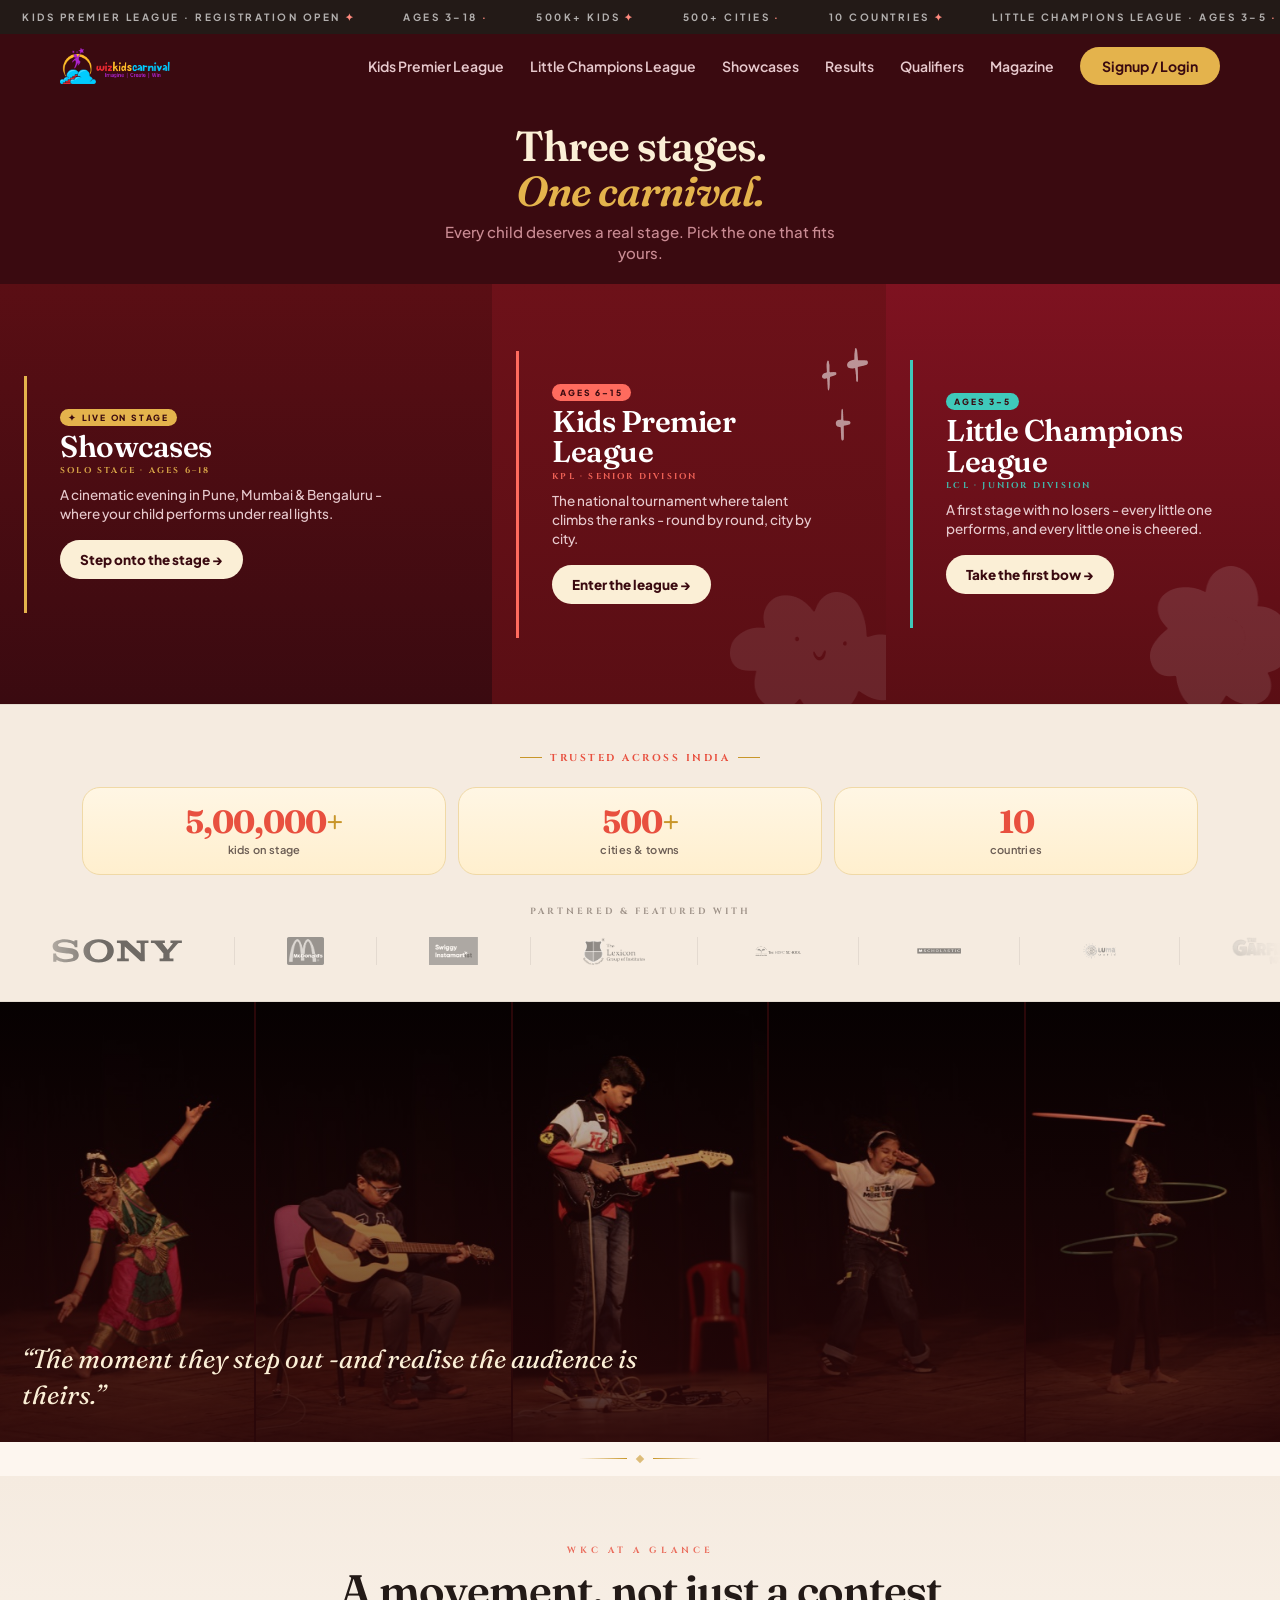
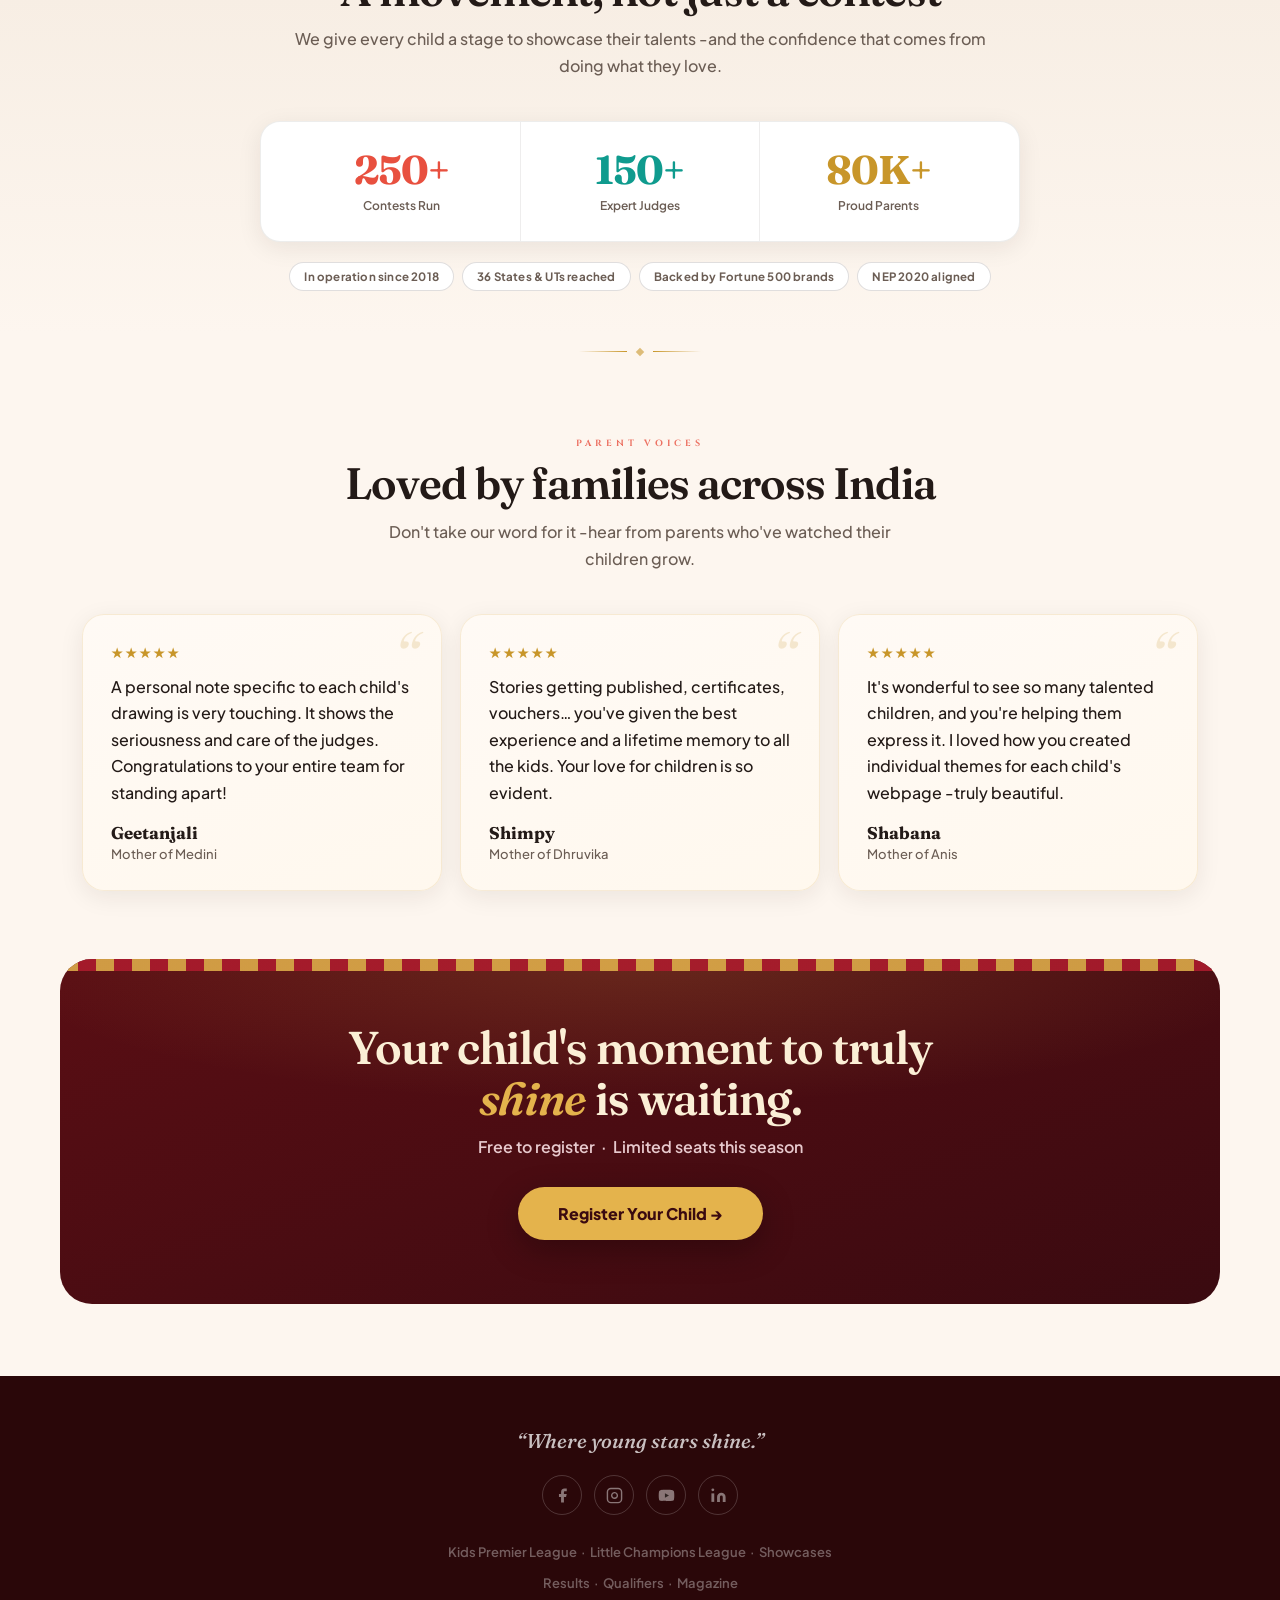
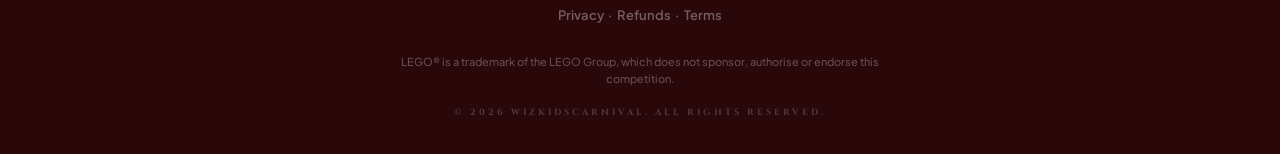
==== commit d897873b: "Add Qualifier List page, fix magazine default month, remove sticky CTA - New /qualifiers/ page: brow" ====
--- a/index.html
+++ b/index.html
@@ -31,7 +31,7 @@
 <link rel="preconnect" href="https://fonts.googleapis.com">
 <link rel="preconnect" href="https://fonts.gstatic.com" crossorigin>
 <link href="https://fonts.googleapis.com/css2?family=Fraunces:ital,opsz,wght@0,9..144,400;0,9..144,600;0,9..144,700;1,9..144,500;1,9..144,600&family=Plus+Jakarta+Sans:wght@400;500;600;700;800&family=Cinzel:wght@700&display=swap" rel="stylesheet">
-<link rel="stylesheet" href="assets/wkc.css?v=2026-08-09c">
+<link rel="stylesheet" href="assets/wkc.css?v=2026-10-01b">
 </head>
 <body>
 
@@ -45,8 +45,9 @@
     <a href="kpl/" class="ol">Kids Premier League</a>
     <a href="lcl/" class="ol">Little Champions League</a>
     <a href="https://showcases.wizkidscarnival.com/" class="ol">Showcases</a>
-    <a href="https://app.wizkidscarnival.com/result-list" class="ol">Results</a>
-    <a href="https://app.wizkidscarnival.com/magazines" class="ol">Magazine</a>
+    <a href="results/" class="ol">Results</a>
+    <a href="qualifiers/" class="ol">Qualifiers</a>
+    <a href="magazines/" class="ol">Magazine</a>
     <a href="https://app.wizkidscarnival.com/authentication?utm_source=main-site&utm_medium=nav-overlay&utm_campaign=home" class="ol nav-apply">Signup / Login</a>
   </nav>
 </div>
@@ -77,8 +78,9 @@
       <a href="kpl/" data-nav="kpl">Kids Premier League</a>
       <a href="lcl/" data-nav="lcl">Little Champions League</a>
       <a href="https://showcases.wizkidscarnival.com/" data-nav="showcases">Showcases</a>
-      <a href="https://app.wizkidscarnival.com/result-list" data-nav="results">Results</a>
-      <a href="https://app.wizkidscarnival.com/magazines" data-nav="magazine">Magazine</a>
+      <a href="results/" data-nav="results">Results</a>
+      <a href="qualifiers/" data-nav="qualifiers">Qualifiers</a>
+      <a href="magazines/" data-nav="magazine">Magazine</a>
       <a href="https://app.wizkidscarnival.com/authentication?utm_source=main-site&utm_medium=nav&utm_campaign=home" class="nav-cta" data-nav="register">Signup / Login</a>
     </nav>
     <button class="nav-ham" id="navHam" aria-label="Open menu" aria-expanded="false"><span></span><span></span><span></span></button>
@@ -287,8 +289,9 @@
     <a href="kpl/">Kids Premier League</a> &nbsp;&#x00B7;&nbsp;
     <a href="lcl/">Little Champions League</a> &nbsp;&#x00B7;&nbsp;
     <a href="https://showcases.wizkidscarnival.com/">Showcases</a><br>
-    <a href="https://app.wizkidscarnival.com/result-list">Results</a> &nbsp;&#x00B7;&nbsp;
-    <a href="https://app.wizkidscarnival.com/magazines">Magazine</a><br>
+    <a href="results/">Results</a> &nbsp;&#x00B7;&nbsp;
+    <a href="qualifiers/">Qualifiers</a> &nbsp;&#x00B7;&nbsp;
+    <a href="magazines/">Magazine</a><br>
     <a href="https://wizkidscarnival.com/privacy-policy/">Privacy</a> &nbsp;&#x00B7;&nbsp;
     <a href="https://wizkidscarnival.com/refund-and-cancellations/">Refunds</a> &nbsp;&#x00B7;&nbsp;
     <a href="https://wizkidscarnival.com/terms-and-conditions/">Terms</a>
@@ -297,19 +300,8 @@
   <div class="fwkc">&#x00A9; 2026 WizKidsCarnival. All rights reserved.</div>
 </footer>
 
-<!-- Sticky mobile CTA -->
-<div class="sticky" id="stickyBar" role="complementary" aria-label="Register CTA">
-  <div class="sticky-in">
-    <div>
-      <div class="st-ev">Register Now</div>
-      <div class="st-dt">Three stages &#x00B7; Ages 3–18</div>
-    </div>
-    <a class="st-btn" href="https://app.wizkidscarnival.com/talent-pass/membership?utm_source=main-site&utm_medium=sticky&utm_campaign=home" data-track="home-sticky-cta">Register &#x2192;</a>
-  </div>
-</div>
-<div class="spacer" aria-hidden="true"></div>
 
 <script>window.WKC = { page: 'home' };</script>
-<script src="assets/wkc.js?v=2026-08-07"></script>
+<script src="assets/wkc.js?v=2026-10-01b"></script>
 </body>
 </html>
--- a/assets/wkc.css
+++ b/assets/wkc.css
@@ -234,6 +234,8 @@
 .page-hero h1{font-family:'Fraunces',serif;font-size:clamp(34px,7.5vw,60px);font-weight:600;line-height:1.05;letter-spacing:-1.5px;color:var(--ink);margin-bottom:16px}
 .page-hero h1 em{font-style:italic;color:var(--accent)}
 .page-hero .sub{font-size:17px;line-height:1.65;color:var(--ink-soft);max-width:520px;margin:0 auto 30px;font-weight:500}
+.page-hero .sub a,.sec-sub a{color:var(--accent);font-weight:700;text-decoration:none}
+.page-hero .sub a:hover,.sec-sub a:hover{text-decoration:underline}
 .hero-chips{display:flex;flex-wrap:wrap;gap:10px;justify-content:center;margin-bottom:34px}
 .hchip{font-size:13px;font-weight:700;color:var(--ink);background:var(--card);border:1px solid var(--line-2);border-radius:100px;padding:8px 16px;box-shadow:var(--shadow)}
 .hchip b{color:var(--accent)}
@@ -374,15 +376,6 @@
 .fdisc{margin-top:22px;font-size:11px;line-height:1.6;color:rgba(255,255,255,0.28);max-width:520px;margin-left:auto;margin-right:auto;font-weight:500}
 .fwkc{margin-top:18px;font-family:'Cinzel',serif;font-size:9px;font-weight:700;letter-spacing:3px;text-transform:uppercase;color:rgba(255,255,255,0.2)}
 
-/* Sticky mobile CTA */
-.sticky{position:fixed;bottom:0;left:0;right:0;z-index:90;background:rgba(253,246,239,0.95);backdrop-filter:blur(16px);border-top:1px solid var(--line-2);padding:10px 16px 14px;transition:transform .3s ease,opacity .3s ease}
-.sticky.form-visible{transform:translateY(110%);opacity:0;pointer-events:none}
-.sticky-in{display:flex;align-items:center;justify-content:space-between;gap:12px;width:100%;max-width:480px;margin:0 auto}
-.st-ev{font-family:'Fraunces',serif;font-size:16px;font-weight:700;color:var(--ink)}
-.st-dt{font-size:12px;color:var(--ink-soft);margin-top:2px;font-weight:600}
-.st-btn{background:var(--accent);color:#fff;font-size:14px;font-weight:800;padding:12px 24px;border-radius:100px;text-decoration:none;white-space:nowrap;cursor:pointer;border:none;font-family:inherit;box-shadow:0 6px 18px rgba(232,80,63,0.3)}
-.spacer{height:78px}
-
 /* ── Tablet — sub-page content grids ── */
 @media(min-width:700px){
   .cat-grid{grid-template-columns:repeat(4,1fr)}
@@ -396,8 +389,6 @@
   .nav-ham{display:none}
   .tlist{flex-direction:row;align-items:stretch}
   .tcard{flex:1}
-  .sticky{display:none}
-  .spacer{display:none}
   .photo-strip{grid-template-columns:repeat(5,1fr);height:440px}
   .photo-strip img:nth-child(n+3){display:block}
 }
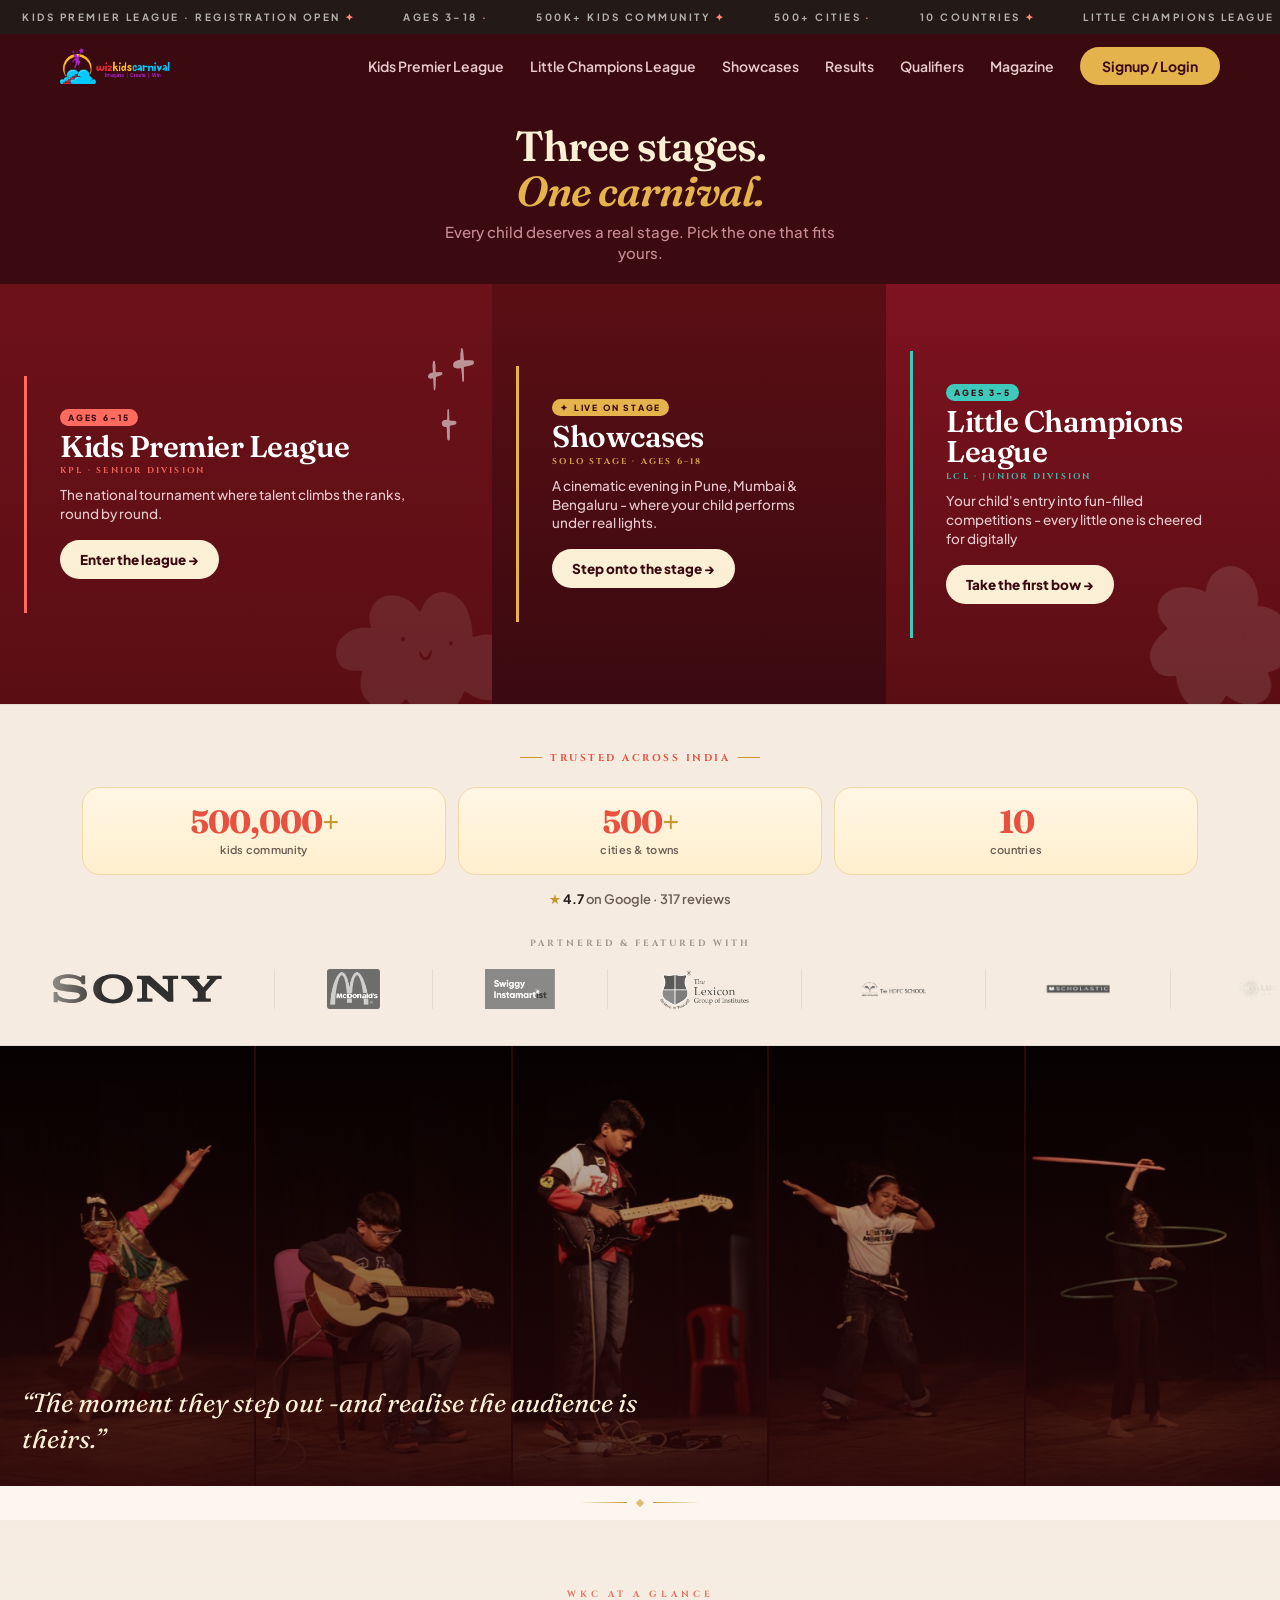
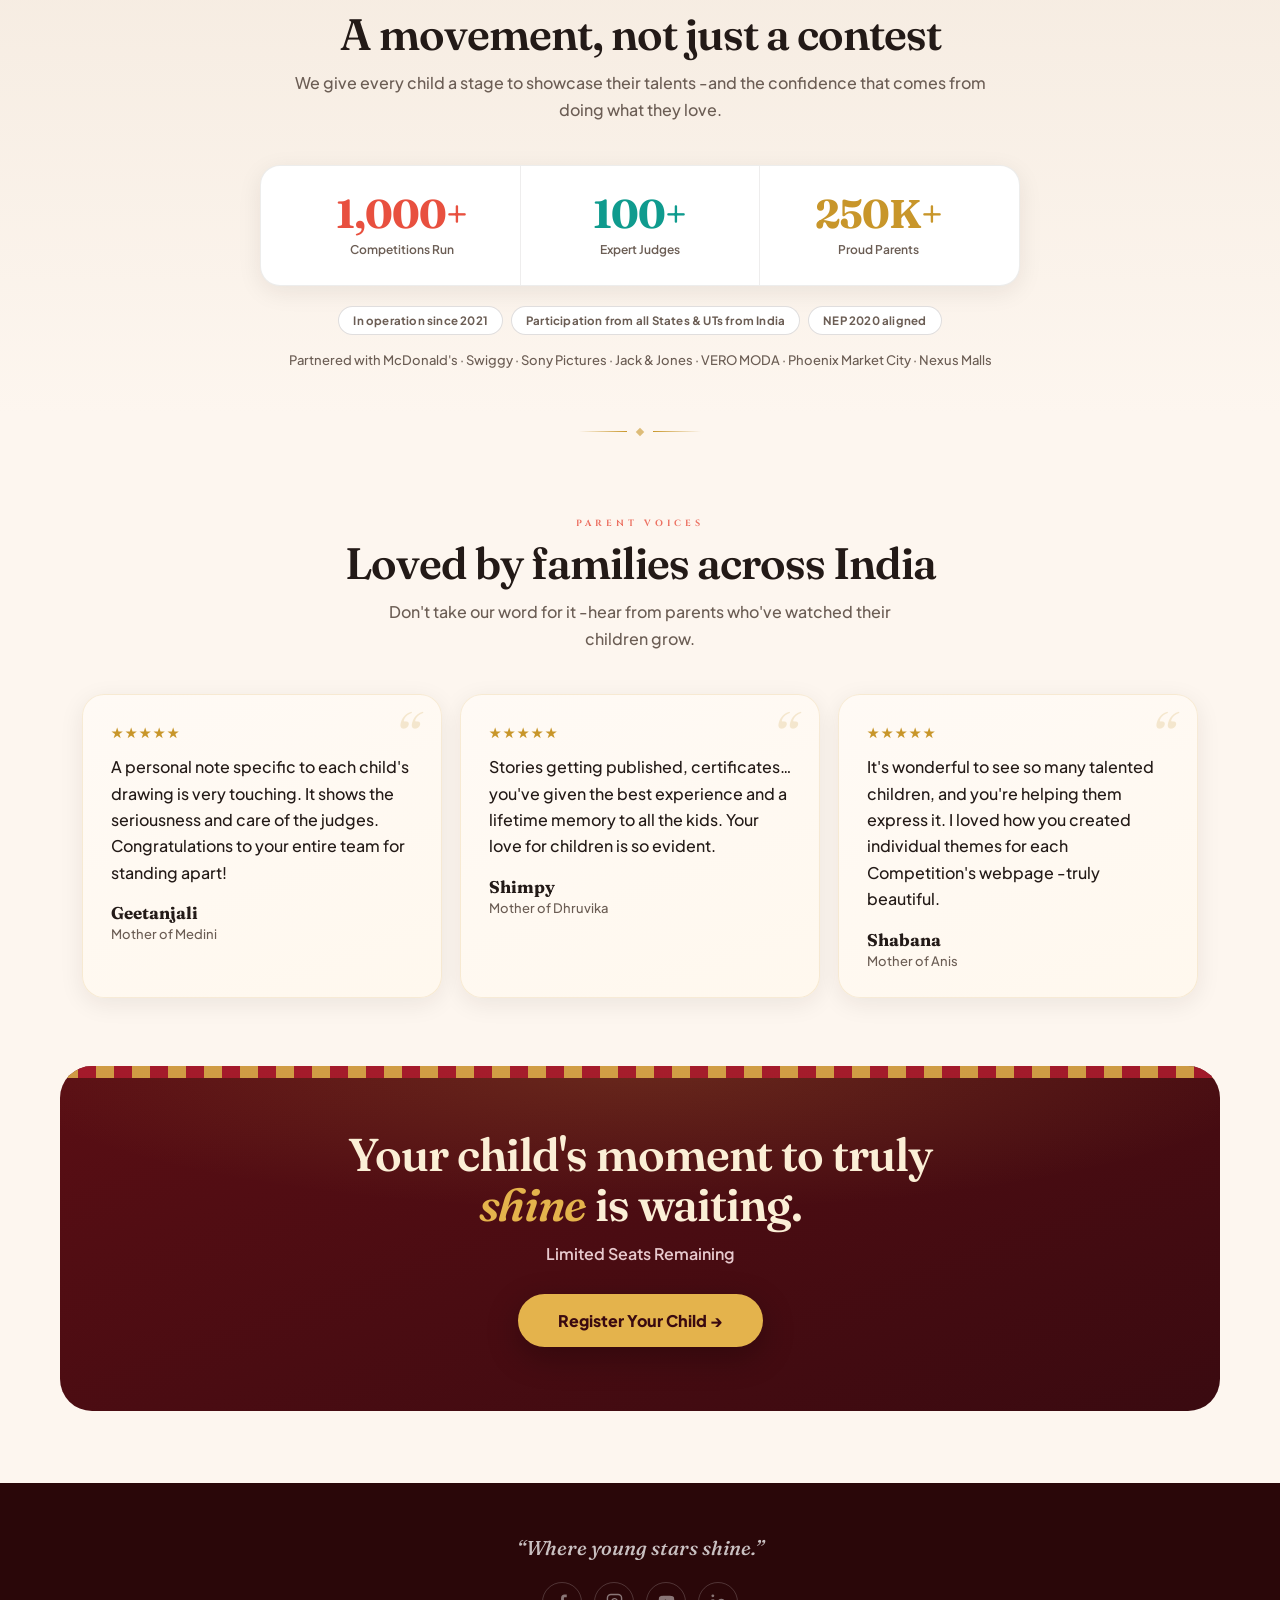
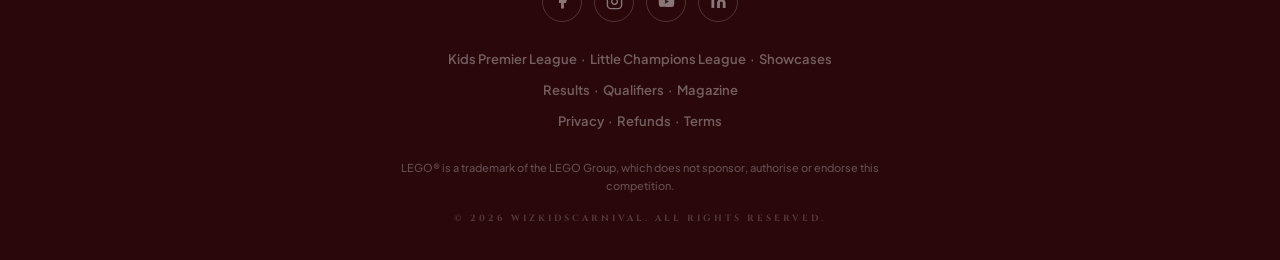
==== commit 402f3760: "Apply Abhishek's website fact sheet (Home, KPL, LCL) - Home: KPL booth leads, updated reach/stats/fo" ====
--- a/index.html
+++ b/index.html
@@ -4,7 +4,7 @@
 <meta charset="UTF-8">
 <meta name="viewport" content="width=device-width,initial-scale=1">
 <title>WizKidsCarnival - India's Biggest Stage for Young Talent</title>
-<meta name="description" content="WizKidsCarnival - India's premier platform for kids aged 3-18. Kids Premier League, Little Champions League & Showcases. 500,000+ kids · 500+ cities · 10 countries. Register today." />
+<meta name="description" content="WizKidsCarnival - India's premier platform for kids aged 3-18. Kids Premier League, Little Champions League & Showcases. 500,000+ kids community · 500+ cities · 10 countries. Register today." />
 <meta name="keywords" content="kids talent competition India, children performing arts, Kids Premier League, Little Champions League, WizKidsCarnival, kids contest online India, children stage performance, talent show kids Mumbai Pune" />
 <link rel="canonical" href="https://www.wizkidscarnival.com/" />
 <link rel="icon" type="image/png" href="logos/wkc-icon.png">
@@ -18,12 +18,12 @@
 <meta property="og:site_name" content="WizKidsCarnival" />
 <meta name="twitter:card" content="summary_large_image" />
 <meta name="twitter:title" content="WizKidsCarnival - India's Biggest Stage for Young Talent" />
-<meta name="twitter:description" content="Three stages. One carnival. A global platform for 500K+ kids aged 3–18." />
+<meta name="twitter:description" content="Three stages. One carnival. A global platform for a 500K+ kids community, aged 3–18." />
 <meta name="twitter:image" content="https://www.wizkidscarnival.com/assets/og-home.jpg" />
 <script type="application/ld+json">{
   "@context":"https://schema.org",
   "@graph":[
-    {"@type":"Organization","name":"WizKidsCarnival","url":"https://www.wizkidscarnival.com","logo":"https://www.wizkidscarnival.com/logos/wkc-logo.png","description":"India's premier stage for young talent aged 3–18. Kids Premier League, Little Champions League and Showcases across 500+ cities and 10 countries.","foundingDate":"2018","sameAs":["https://facebook.com/wizkidscarnival","https://instagram.com/wizkidscarnival","https://youtube.com/@wizkidscarnival"],"founder":[{"@type":"Person","name":"Mansi"},{"@type":"Person","name":"Abhishek"},{"@type":"Person","name":"Vinayak"}]},
+    {"@type":"Organization","name":"WizKidsCarnival","url":"https://www.wizkidscarnival.com","logo":"https://www.wizkidscarnival.com/logos/wkc-logo.png","description":"India's premier stage for young talent aged 3–18. Kids Premier League, Little Champions League and Showcases across 500+ cities and 10 countries.","foundingDate":"2021","sameAs":["https://facebook.com/wizkidscarnival","https://instagram.com/wizkidscarnival","https://youtube.com/@wizkidscarnival"],"founder":[{"@type":"Person","name":"Mansi"},{"@type":"Person","name":"Abhishek"},{"@type":"Person","name":"Vinayak"}]},
     {"@type":"WebSite","name":"WizKidsCarnival","url":"https://www.wizkidscarnival.com","potentialAction":{"@type":"SearchAction","target":{"@type":"EntryPoint","urlTemplate":"https://www.wizkidscarnival.com/?q={search_term_string}"},"query-input":"required name=search_term_string"}}
   ]
 }</script>
@@ -31,7 +31,7 @@
 <link rel="preconnect" href="https://fonts.googleapis.com">
 <link rel="preconnect" href="https://fonts.gstatic.com" crossorigin>
 <link href="https://fonts.googleapis.com/css2?family=Fraunces:ital,opsz,wght@0,9..144,400;0,9..144,600;0,9..144,700;1,9..144,500;1,9..144,600&family=Plus+Jakarta+Sans:wght@400;500;600;700;800&family=Cinzel:wght@700&display=swap" rel="stylesheet">
-<link rel="stylesheet" href="assets/wkc.css?v=2026-10-01b">
+<link rel="stylesheet" href="assets/wkc.css?v=2026-10-03">
 </head>
 <body>
 
@@ -57,13 +57,13 @@
   <div class="ttrack" id="ttrack">
     <span class="ti">Kids Premier League &#x00B7; Registration Open<span class="dot">&#x2726;</span></span>
     <span class="ti">Ages 3–18<span class="dot">&#x00B7;</span></span>
-    <span class="ti">500K+ Kids<span class="dot">&#x2726;</span></span>
+    <span class="ti">500K+ Kids Community<span class="dot">&#x2726;</span></span>
     <span class="ti">500+ Cities<span class="dot">&#x00B7;</span></span>
     <span class="ti">10 Countries<span class="dot">&#x2726;</span></span>
     <span class="ti">Little Champions League &#x00B7; Ages 3–5<span class="dot">&#x00B7;</span></span>
     <span class="ti">Showcases · Solo Stage<span class="dot">&#x2726;</span></span>
     <span class="ti">India's Biggest Stage for Young Talent<span class="dot">&#x00B7;</span></span>
-    <span class="ti">Since 2018 · 5+ Years Running<span class="dot">&#x2726;</span></span>
+    <span class="ti">Since 2021 · 5+ Years Running<span class="dot">&#x2726;</span></span>
   </div>
 </div>
 
@@ -97,6 +97,18 @@
 
   <div class="booths">
 
+    <article class="booth booth-kpl" data-section="booth_kpl">
+      <img class="booth-art booth-art-a" src="assets/ornament-star.png" alt="" width="83" height="93" loading="lazy" decoding="async">
+      <img class="booth-art booth-art-b" src="assets/ornament-cloud.png" alt="" width="200" height="122" loading="lazy" decoding="async">
+      <div class="booth-body">
+        <div class="booth-eyebrow">Ages 6–15</div>
+        <h2 class="booth-ttl">Kids Premier League</h2>
+        <div class="booth-acr">KPL &#x00B7; Senior Division</div>
+        <p class="booth-desc">The national tournament where talent climbs the ranks, round by round.</p>
+        <a class="booth-cta" href="kpl/" data-track="booth-kpl" aria-label="Kids Premier League - enter the league">Enter the league &#x2192;</a>
+      </div>
+    </article>
+
     <article class="booth booth-show" data-section="booth_showcases">
       <div class="booth-body">
         <div class="booth-eyebrow">&#x2726; Live on stage</div>
@@ -108,25 +120,13 @@
       </div>
     </article>
 
-    <article class="booth booth-kpl" data-section="booth_kpl">
-      <img class="booth-art booth-art-a" src="assets/ornament-star.png" alt="" width="83" height="93" loading="lazy" decoding="async">
-      <img class="booth-art booth-art-b" src="assets/ornament-cloud.png" alt="" width="200" height="122" loading="lazy" decoding="async">
-      <div class="booth-body">
-        <div class="booth-eyebrow">Ages 6–15</div>
-        <h2 class="booth-ttl">Kids Premier League</h2>
-        <div class="booth-acr">KPL &#x00B7; Senior Division</div>
-        <p class="booth-desc">The national tournament where talent climbs the ranks - round by round, city by city.</p>
-        <a class="booth-cta" href="kpl/" data-track="booth-kpl" aria-label="Kids Premier League - enter the league">Enter the league &#x2192;</a>
-      </div>
-    </article>
-
     <article class="booth booth-lcl" data-section="booth_lcl">
       <img class="booth-art booth-art-c" src="assets/ornament-balloon.png" alt="" width="151" height="144" loading="lazy" decoding="async">
       <div class="booth-body">
         <div class="booth-eyebrow">Ages 3–5</div>
         <h2 class="booth-ttl">Little Champions League</h2>
         <div class="booth-acr">LCL &#x00B7; Junior Division</div>
-        <p class="booth-desc">A first stage with no losers - every little one performs, and every little one is cheered.</p>
+        <p class="booth-desc">Your child's entry into fun-filled competitions - every little one is cheered for digitally</p>
         <a class="booth-cta" href="lcl/" data-track="booth-lcl" aria-label="Little Champions League - take the first bow">Take the first bow &#x2192;</a>
       </div>
     </article>
@@ -140,53 +140,74 @@
   <div class="trust-head">
     <div class="trust-eyebrow"><span></span>Trusted across India<span></span></div>
     <div class="trust-stats">
-      <div class="tstat"><div class="tstat-num">5,00,000<span>+</span></div><div class="tstat-lbl">kids on stage</div></div>
+      <div class="tstat"><div class="tstat-num">500,000<span>+</span></div><div class="tstat-lbl">kids community</div></div>
       <div class="tstat"><div class="tstat-num">500<span>+</span></div><div class="tstat-lbl">cities &amp; towns</div></div>
       <div class="tstat"><div class="tstat-num">10</div><div class="tstat-lbl">countries</div></div>
     </div>
+    <div class="trust-rating"><span class="trust-stars" aria-hidden="true">&#x2605;</span> <b>4.7</b> on Google &#x00B7; 317 reviews</div>
   </div>
   <div class="trust-lbl">Partnered &amp; featured with</div>
   <div class="trust-ticker" aria-label="Partner brands">
     <div class="trust-track" id="logoTrack">
       <figure class="logo-fig">
-        <img src="logos/partners/sony.svg" alt="Sony" loading="lazy" height="28"
+        <img src="logos/partners/sony.svg" alt="Sony" loading="lazy" height="40"
              onerror="this.style.display='none';this.nextElementSibling.style.display='block'">
         <span class="logo-fb" style="display:none">Sony</span>
       </figure>
       <figure class="logo-fig">
-        <img src="logos/partners/mcdonalds.png" alt="McDonald's" loading="lazy" height="28"
+        <img src="logos/partners/mcdonalds.png" alt="McDonald's" loading="lazy" height="40"
              onerror="this.style.display='none';this.nextElementSibling.style.display='block'">
         <span class="logo-fb" style="display:none">McDonald's</span>
       </figure>
       <figure class="logo-fig">
-        <img src="logos/partners/swiggy-instamart.png" alt="Swiggy Instamart" loading="lazy" height="28"
+        <img src="logos/partners/swiggy-instamart.png" alt="Swiggy Instamart" loading="lazy" height="40"
              onerror="this.style.display='none';this.nextElementSibling.style.display='block'">
         <span class="logo-fb" style="display:none">Swiggy Instamart</span>
       </figure>
       <figure class="logo-fig">
-        <img src="logos/partners/lexicon-group.png" alt="Lexicon Group" loading="lazy" height="28"
+        <img src="logos/partners/lexicon-group.png" alt="Lexicon Group" loading="lazy" height="40"
              onerror="this.style.display='none';this.nextElementSibling.style.display='block'">
         <span class="logo-fb" style="display:none">Lexicon Group</span>
       </figure>
       <figure class="logo-fig">
-        <img src="logos/partners/hdfc-school.webp" alt="HDFC School" loading="lazy" height="28"
+        <img src="logos/partners/hdfc-school.webp" alt="HDFC School" loading="lazy" height="40"
              onerror="this.style.display='none';this.nextElementSibling.style.display='block'">
         <span class="logo-fb" style="display:none">HDFC School</span>
       </figure>
       <figure class="logo-fig">
-        <img src="logos/partners/scholastic.webp" alt="Scholastic" loading="lazy" height="28"
+        <img src="logos/partners/scholastic.webp" alt="Scholastic" loading="lazy" height="40"
              onerror="this.style.display='none';this.nextElementSibling.style.display='block'">
         <span class="logo-fb" style="display:none">Scholastic</span>
       </figure>
       <figure class="logo-fig">
-        <img src="logos/partners/luma-world.webp" alt="Luma World" loading="lazy" height="28"
+        <img src="logos/partners/luma-world.webp" alt="Luma World" loading="lazy" height="40"
              onerror="this.style.display='none';this.nextElementSibling.style.display='block'">
         <span class="logo-fb" style="display:none">Luma World</span>
       </figure>
       <figure class="logo-fig">
-        <img src="logos/partners/garfield.png" alt="Garfield Movie" loading="lazy" height="28"
+        <img src="logos/partners/garfield.png" alt="Garfield Movie" loading="lazy" height="40"
              onerror="this.style.display='none';this.nextElementSibling.style.display='block'">
         <span class="logo-fb" style="display:none">Garfield Movie</span>
+      </figure>
+      <figure class="logo-fig">
+        <img src="logos/partners/jack-jones-junior.png" alt="Jack &amp; Jones Junior" loading="lazy" height="40"
+             onerror="this.style.display='none';this.nextElementSibling.style.display='block'">
+        <span class="logo-fb" style="display:none">Jack &amp; Jones Junior</span>
+      </figure>
+      <figure class="logo-fig">
+        <img src="logos/partners/vero-moda-girl.png" alt="VERO MODA Girl" loading="lazy" height="40"
+             onerror="this.style.display='none';this.nextElementSibling.style.display='block'">
+        <span class="logo-fb" style="display:none">VERO MODA Girl</span>
+      </figure>
+      <figure class="logo-fig">
+        <img src="logos/partners/phoenix-malls.png" alt="Phoenix Malls" loading="lazy" height="40"
+             onerror="this.style.display='none';this.nextElementSibling.style.display='block'">
+        <span class="logo-fb" style="display:none">Phoenix Malls</span>
+      </figure>
+      <figure class="logo-fig">
+        <img src="logos/partners/nexus-koramangala.png" alt="Nexus Koramangala" loading="lazy" height="40"
+             onerror="this.style.display='none';this.nextElementSibling.style.display='block'">
+        <span class="logo-fb" style="display:none">Nexus Koramangala</span>
       </figure>
     </div><!-- /trust-track -->
   </div><!-- /trust-ticker -->
@@ -216,17 +237,17 @@
   <!-- The headline three (kids / cities / countries) now lead the trust
        band above, so this row carries the supporting numbers only. -->
   <div class="stats-grid">
-    <div class="stat"><div class="stat-num">250+</div><div class="stat-lbl">Contests Run</div></div>
-    <div class="stat"><div class="stat-num">150+</div><div class="stat-lbl">Expert Judges</div></div>
-    <div class="stat"><div class="stat-num">80K+</div><div class="stat-lbl">Proud Parents</div></div>
+    <div class="stat"><div class="stat-num">1,000+</div><div class="stat-lbl">Competitions Run</div></div>
+    <div class="stat"><div class="stat-num">100+</div><div class="stat-lbl">Expert Judges</div></div>
+    <div class="stat"><div class="stat-num">250K+</div><div class="stat-lbl">Proud Parents</div></div>
   </div>
   <!-- Investor credibility strip -->
   <div class="inv-strip" aria-label="Credibility indicators">
-    <span>In operation since 2018</span>
-    <span>36 States &amp; UTs reached</span>
-    <span>Backed by Fortune 500 brands</span>
+    <span>In operation since 2021</span>
+    <span>Participation from all States &amp; UTs from India</span>
     <span>NEP 2020 aligned</span>
   </div>
+  <p class="inv-partners">Partnered with McDonald's &#x00B7; Swiggy &#x00B7; Sony Pictures &#x00B7; Jack &amp; Jones &#x00B7; VERO MODA &#x00B7; Phoenix Market City &#x00B7; Nexus Malls</p>
 </section>
 
 <div class="divider"><div class="dl"></div><div class="dg"></div><div class="dl r"></div></div>
@@ -246,13 +267,13 @@
     <article class="tcard">
       <div class="tquote" aria-hidden="true">&#x201C;</div>
       <div class="tstars" aria-label="5 stars">&#x2605;&#x2605;&#x2605;&#x2605;&#x2605;</div>
-      <p class="ttext">Stories getting published, certificates, vouchers… you've given the best experience and a lifetime memory to all the kids. Your love for children is so evident.</p>
+      <p class="ttext">Stories getting published, certificates… you've given the best experience and a lifetime memory to all the kids. Your love for children is so evident.</p>
       <div class="tname">Shimpy</div><div class="trole">Mother of Dhruvika</div>
     </article>
     <article class="tcard">
       <div class="tquote" aria-hidden="true">&#x201C;</div>
       <div class="tstars" aria-label="5 stars">&#x2605;&#x2605;&#x2605;&#x2605;&#x2605;</div>
-      <p class="ttext">It's wonderful to see so many talented children, and you're helping them express it. I loved how you created individual themes for each child's webpage -truly beautiful.</p>
+      <p class="ttext">It's wonderful to see so many talented children, and you're helping them express it. I loved how you created individual themes for each Competition's webpage -truly beautiful.</p>
       <div class="tname">Shabana</div><div class="trole">Mother of Anis</div>
     </article>
   </div>
@@ -263,7 +284,7 @@
   <section class="fcta" aria-labelledby="fcta-ttl">
     <div class="fcta-stripe" aria-hidden="true"></div>
     <h2 id="fcta-ttl">Your child's moment to truly <em>shine</em> is waiting.</h2>
-    <p>Free to register &nbsp;&#x00B7;&nbsp; Limited seats this season</p>
+    <p>Limited Seats Remaining</p>
     <a class="btn-fcta" href="https://app.wizkidscarnival.com/talent-pass/membership?utm_source=main-site&utm_medium=final-cta&utm_campaign=home" data-track="home-final-cta">Register Your Child &#x2192;</a>
   </section>
 </div>
--- a/assets/wkc.css
+++ b/assets/wkc.css
@@ -144,7 +144,7 @@
 /* ── The three booths ── */
 .booths{
   display:grid;gap:0;
-  grid-template-areas:"show" "kpl" "lcl";
+  grid-template-areas:"kpl" "show" "lcl";
   grid-template-rows:repeat(3,auto);
 }
 .booth{
@@ -196,7 +196,7 @@
 
 @media(min-width:640px){
   .booths{
-    grid-template-areas:"show show" "kpl lcl";
+    grid-template-areas:"kpl kpl" "show lcl";
     grid-template-columns:1fr 1fr;
     grid-template-rows:minmax(240px,1.1fr) minmax(220px,1fr);
   }
@@ -204,9 +204,9 @@
 }
 @media(min-width:1024px){
   .booths{
-    /* Showcases takes 1.25fr: it carries the dancer and is the
-       flagship. Three equal columns would read as a 2010 feature row. */
-    grid-template-areas:"show kpl lcl";
+    /* The lead booth (KPL) takes 1.25fr as the flagship; three equal
+       columns would read as a 2010 feature row. */
+    grid-template-areas:"kpl show lcl";
     grid-template-columns:1.25fr 1fr 1fr;
     grid-template-rows:minmax(420px,1fr);
   }
@@ -281,6 +281,17 @@
 .faq-a{overflow:hidden;padding:0 20px;font-size:14px;color:var(--ink-soft);line-height:1.75;font-weight:500}
 .faq-item.open .faq-a{padding:0 20px 18px}
 
+/* ── Plans / price table (kpl / lcl) ──────────────────── */
+.plans{display:grid;grid-template-columns:repeat(2,1fr);gap:14px}
+.plan{background:var(--card);border:1px solid var(--line);border-radius:20px;padding:22px 18px;box-shadow:var(--shadow);display:flex;flex-direction:column;text-align:center}
+.plan-name{font-family:'Cinzel',serif;font-size:10px;font-weight:700;letter-spacing:2.5px;text-transform:uppercase;color:var(--accent);margin-bottom:10px}
+.plan-price{font-family:'Fraunces',serif;font-size:clamp(26px,6vw,34px);font-weight:700;color:var(--ink);letter-spacing:-1px;line-height:1}
+.plan-desc{font-size:13px;color:var(--ink-soft);font-weight:500;margin:8px 0 16px}
+.plan-cta{margin-top:auto;display:inline-flex;justify-content:center;font-size:13px;font-weight:800;color:#fff;background:var(--accent);padding:10px 14px;border-radius:100px;text-decoration:none;transition:background .2s}
+.plan-cta:hover{background:var(--accent-l)}
+.plans-note{text-align:center;font-size:12.5px;color:var(--ink-soft);font-weight:600;margin-top:18px}
+@media(min-width:880px){.plans{grid-template-columns:repeat(4,1fr)}}
+
 /* Section base */
 .section{position:relative;z-index:1;padding:68px 22px;max-width:1160px;margin:0 auto}
 /* Stats section gets a warm tint so it reads as a distinct content band */
@@ -300,6 +311,9 @@
 .trust-eyebrow{display:inline-flex;align-items:center;gap:8px;font-family:'Cinzel',serif;font-size:10px;letter-spacing:2.5px;text-transform:uppercase;color:var(--coral);font-weight:700}
 .trust-eyebrow span{width:22px;height:1px;background:var(--gold)}
 .trust-stats{display:flex;gap:12px;margin-top:22px}
+.trust-rating{margin-top:16px;font-size:13px;font-weight:600;color:var(--ink-soft)}
+.trust-rating b{color:var(--ink)}
+.trust-stars{color:var(--gold)}
 .tstat{flex:1;background:linear-gradient(180deg,#fff6e4,#ffefce);border:1px solid #f0d9a6;border-radius:18px;padding:18px 8px}
 .tstat-num{font-family:'Fraunces',serif;font-weight:700;font-size:clamp(22px,5.4vw,32px);color:var(--coral);line-height:1;letter-spacing:-1px}
 .tstat-num span{color:var(--gold)}
@@ -311,7 +325,7 @@
 @keyframes scroll-logos{from{transform:translateX(0)}to{transform:translateX(-50%)}}
 .logo-fig{margin:0;display:inline-flex;align-items:center;justify-content:center;padding:0 52px;flex-shrink:0;border-right:1px solid var(--line)}
 .logo-fig:last-child{border-right:none}
-.logo-fig img{max-height:40px;max-width:130px;width:auto;filter:grayscale(1);opacity:.55;transition:filter .3s,opacity .3s;display:block;object-fit:contain}
+.logo-fig img{max-height:52px;max-width:170px;width:auto;filter:grayscale(1);opacity:.8;transition:filter .3s,opacity .3s;display:block;object-fit:contain}
 .logo-fig img:hover{filter:grayscale(0);opacity:1}
 .logo-fig .logo-fb{font-family:'Fraunces',serif;font-size:16px;font-weight:700;color:var(--ink);opacity:.42;letter-spacing:.5px}
 
@@ -338,6 +352,7 @@
 /* Investor strip — small chips instead of a loose dot-separated line,
    so the row reads as structured facts rather than a stray caption. */
 .inv-strip{display:flex;flex-wrap:wrap;gap:8px;justify-content:center;margin-top:20px}
+.inv-partners{text-align:center;font-size:13px;line-height:1.7;color:var(--ink-soft);font-weight:500;margin:14px auto 0;max-width:760px;padding:0 22px}
 .inv-strip span{background:#fff;border:1px solid var(--line-2);border-radius:100px;padding:6px 14px;font-size:11.5px;font-weight:700;color:var(--ink-soft);letter-spacing:.2px}
 
 /* Testimonials */
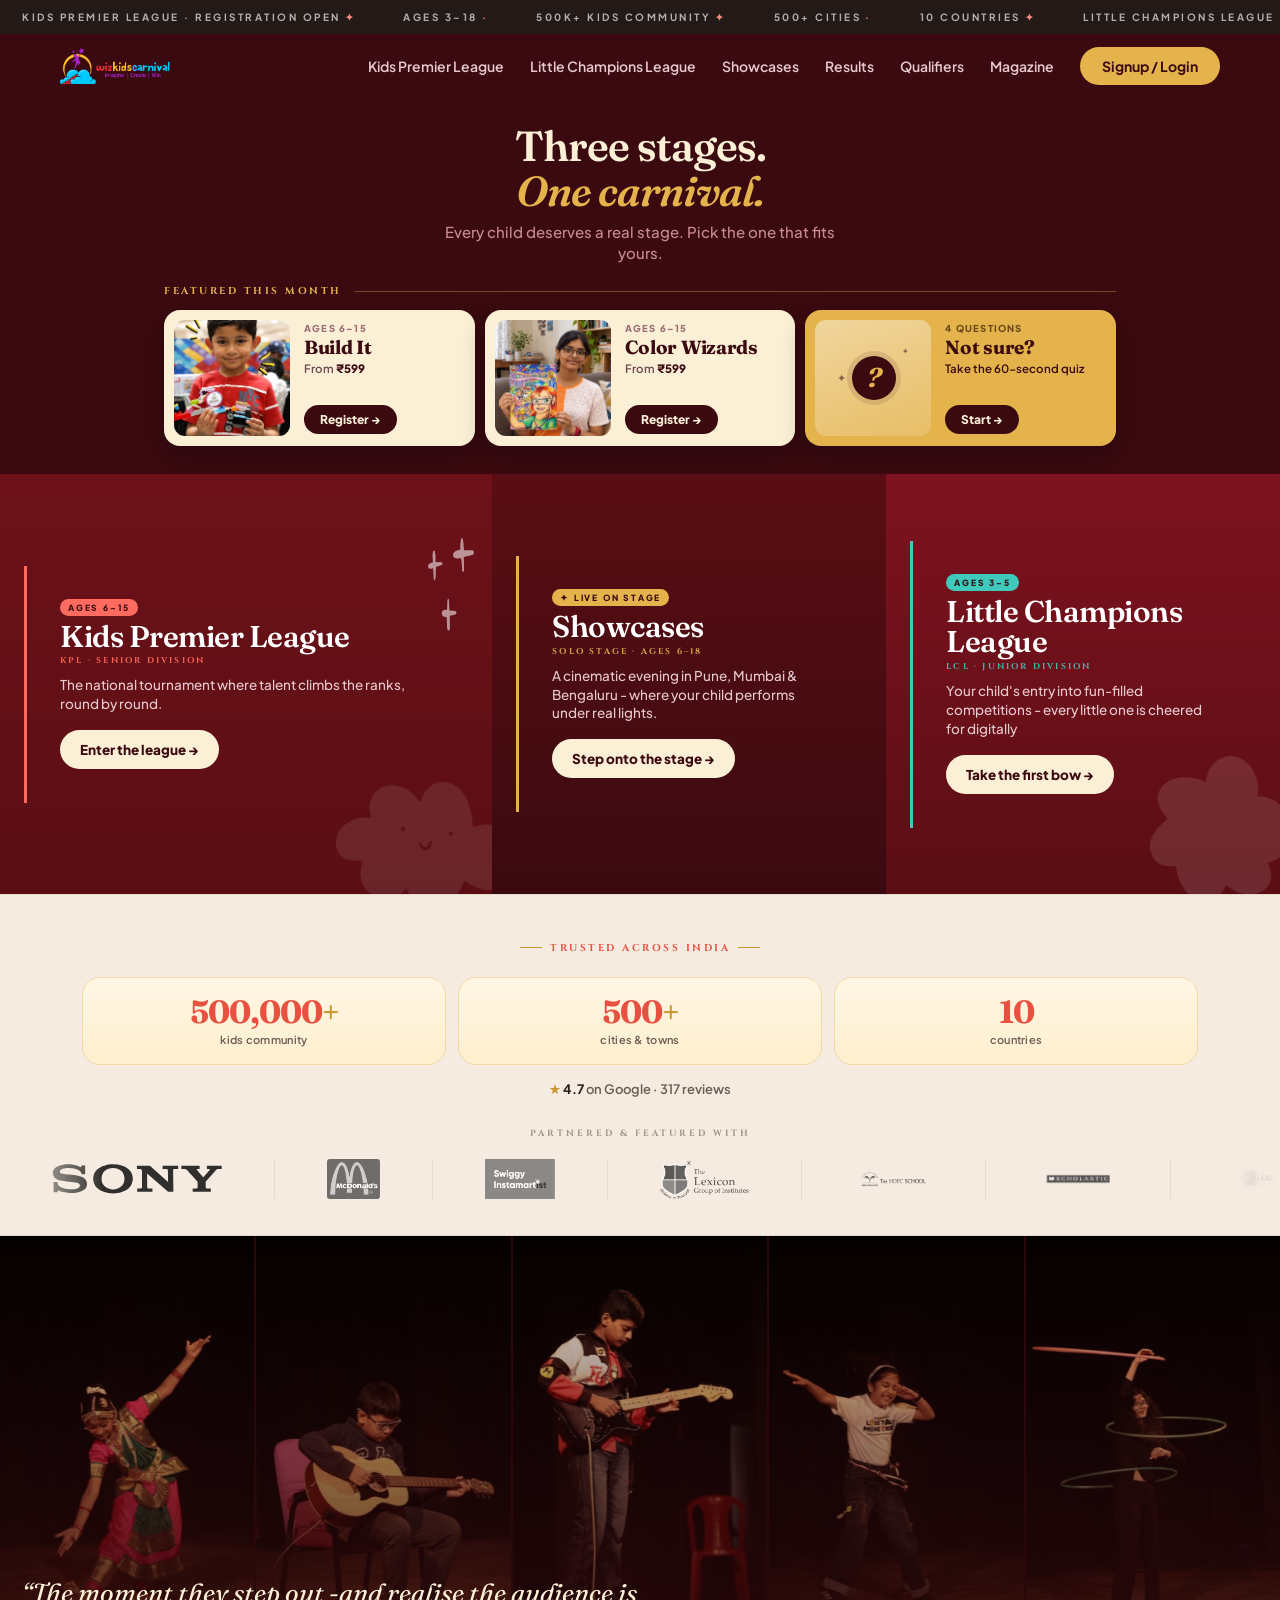
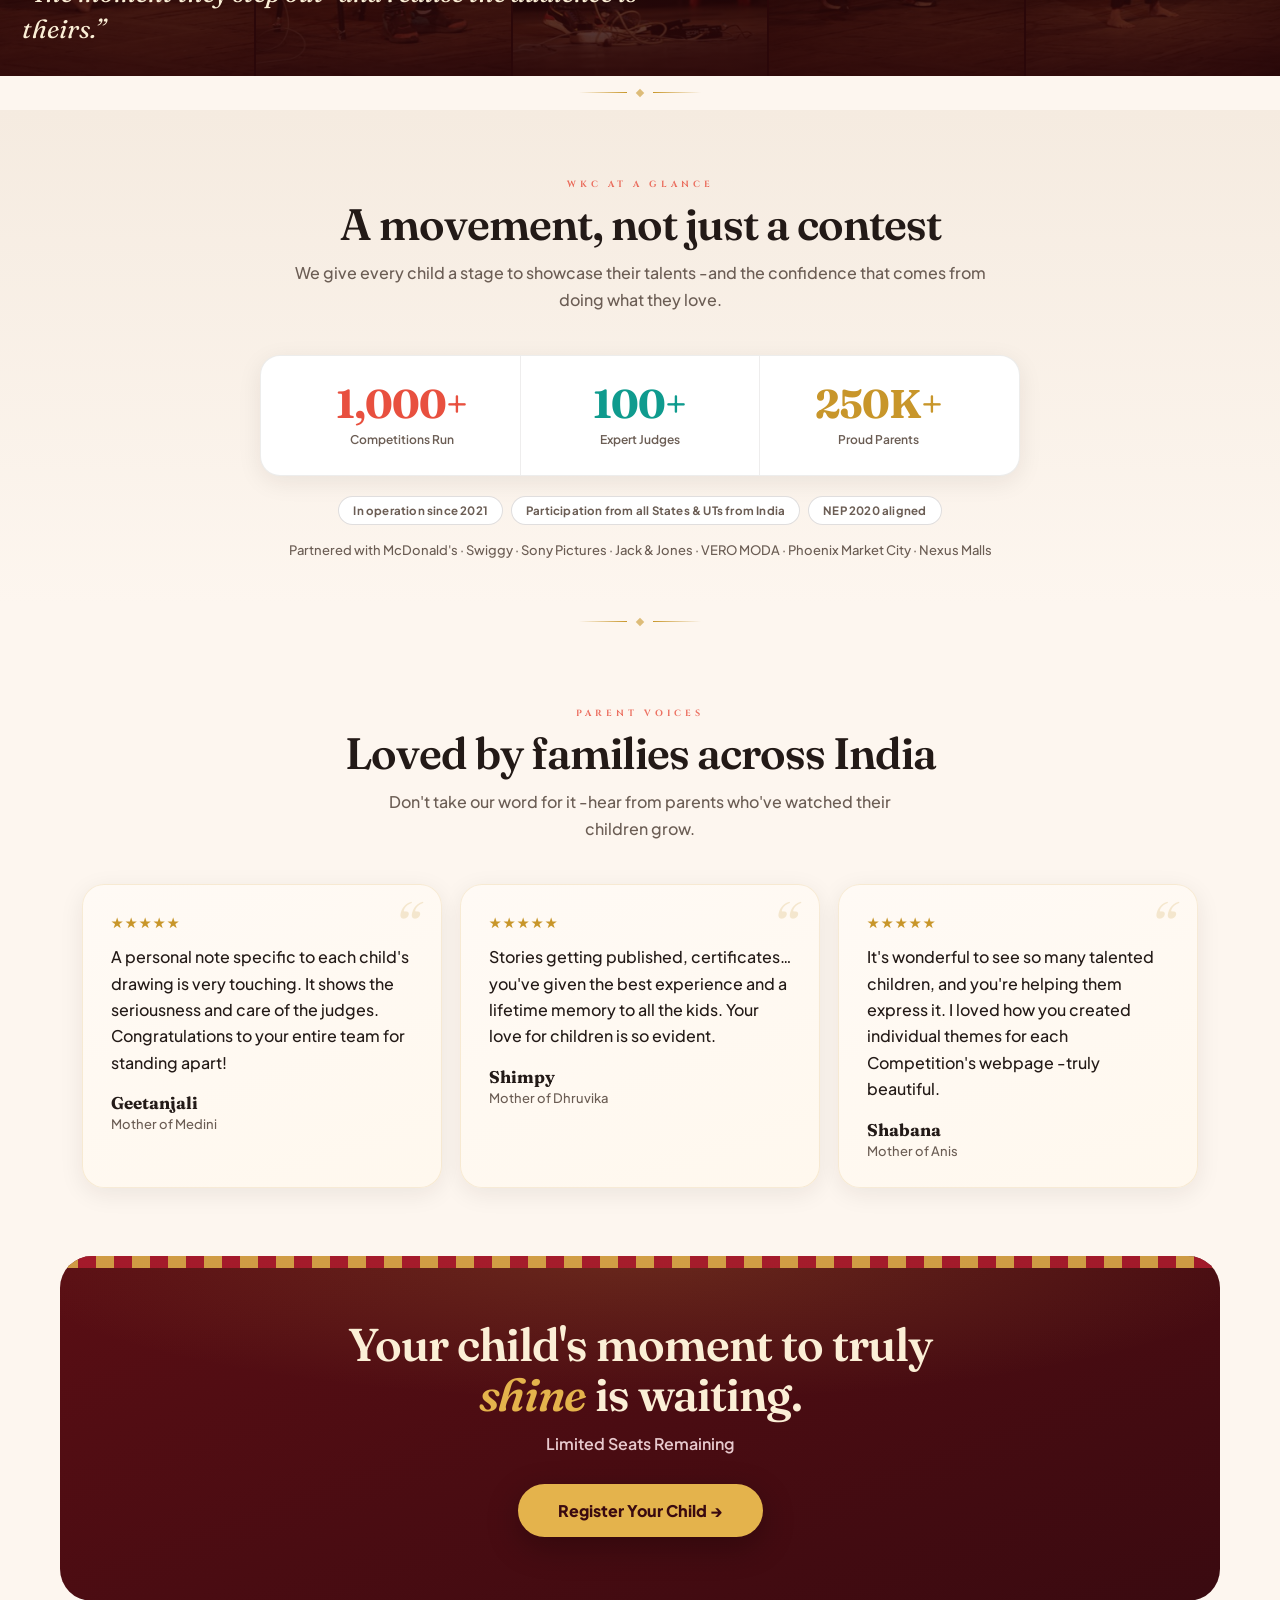
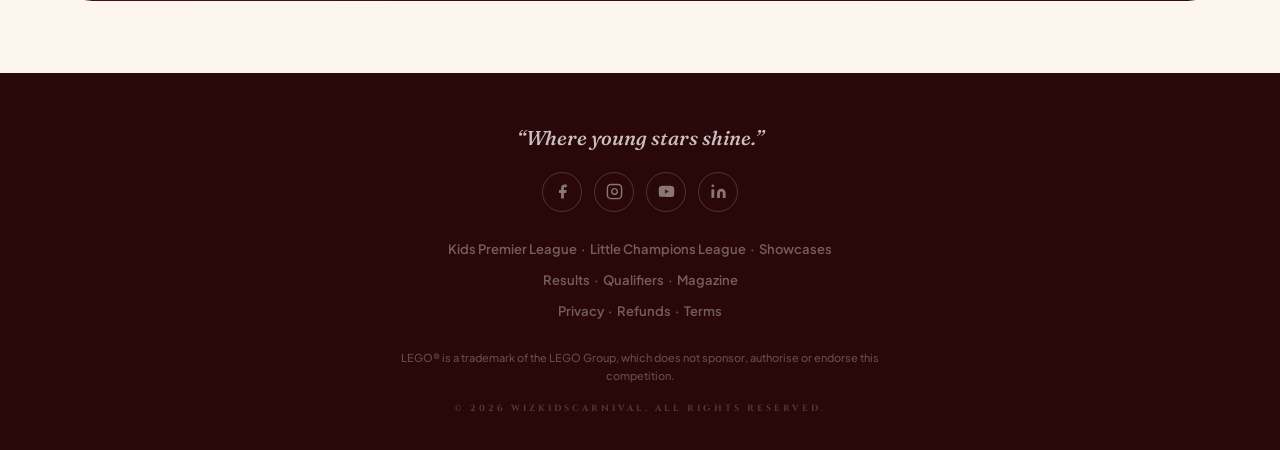
==== commit 5db54bcb: "Add "Featured this month" competitions row to the home hero Hardcoded cards for Build It, Color Wiza" ====
--- a/index.html
+++ b/index.html
@@ -31,7 +31,7 @@
 <link rel="preconnect" href="https://fonts.googleapis.com">
 <link rel="preconnect" href="https://fonts.gstatic.com" crossorigin>
 <link href="https://fonts.googleapis.com/css2?family=Fraunces:ital,opsz,wght@0,9..144,400;0,9..144,600;0,9..144,700;1,9..144,500;1,9..144,600&family=Plus+Jakarta+Sans:wght@400;500;600;700;800&family=Cinzel:wght@700&display=swap" rel="stylesheet">
-<link rel="stylesheet" href="assets/wkc.css?v=2026-10-03">
+<link rel="stylesheet" href="assets/wkc.css?v=2026-10-05d">
 </head>
 <body>
 
@@ -93,6 +93,41 @@
   <div class="hero-kicker">
     <h1>Three stages.<br><em>One carnival.</em></h1>
     <p>Every child deserves a real stage. Pick the one that fits yours.</p>
+  </div>
+
+  <!-- Featured competitions. Hardcoded for now; candidates to move to a
+       Google Sheet later (Order, Name, Ages, Price from, Image, Page URL). -->
+  <div class="featured" data-section="featured">
+    <div class="featured-lbl">Featured this month</div>
+    <div class="featured-row">
+      <a class="feat-card" href="https://app.wizkidscarnival.com/talent-pass/build-it?utm_source=main-site&utm_medium=featured&utm_campaign=home" data-track="featured-build-it">
+        <img class="feat-img" src="assets/featured-build-it.jpg" alt="A child showing a brick build" width="480" height="640" loading="eager" decoding="async">
+        <div class="feat-body">
+          <div class="feat-ages">Ages 6–15</div>
+          <div class="feat-name">Build It</div>
+          <div class="feat-price">From <b>₹599</b></div>
+          <span class="feat-cta">Register &#x2192;</span>
+        </div>
+      </a>
+      <a class="feat-card" href="https://app.wizkidscarnival.com/talent-pass/color-wizards?utm_source=main-site&utm_medium=featured&utm_campaign=home" data-track="featured-color-wizards">
+        <img class="feat-img" src="assets/featured-color-wizards.jpg" alt="A child showing a painting" width="480" height="640" loading="eager" decoding="async">
+        <div class="feat-body">
+          <div class="feat-ages">Ages 6–15</div>
+          <div class="feat-name">Color Wizards</div>
+          <div class="feat-price">From <b>₹599</b></div>
+          <span class="feat-cta">Register &#x2192;</span>
+        </div>
+      </a>
+      <a class="feat-card feat-quiz" href="https://app.wizkidscarnival.com/talent-pass/membership?utm_source=main-site&utm_medium=featured&utm_campaign=home" data-track="featured-quiz">
+        <div class="feat-img feat-quiz-art" aria-hidden="true"><i>&#x2726;</i><span>?</span><i>&#x2726;</i></div>
+        <div class="feat-body">
+          <div class="feat-ages">4 questions</div>
+          <div class="feat-name">Not sure?</div>
+          <div class="feat-price">Take the 60-second quiz</div>
+          <span class="feat-cta">Start &#x2192;</span>
+        </div>
+      </a>
+    </div>
   </div>
 
   <div class="booths">
--- a/assets/wkc.css
+++ b/assets/wkc.css
@@ -140,6 +140,40 @@
 .hero-kicker h1{font-family:'Fraunces',serif;font-size:clamp(23px,5.4vw,42px);font-weight:600;line-height:1.08;letter-spacing:-1px}
 .hero-kicker h1 em{font-style:italic;color:var(--carnival-gold)}
 .hero-kicker p{font-size:12.5px;line-height:1.45;color:var(--on-carnival-dim);max-width:320px;margin:6px auto 0;font-weight:500}
+
+/* ── Featured competitions (hero, above the booths) ── */
+.featured{padding:6px 16px 20px;max-width:640px;margin:0 auto;width:100%}
+.featured-lbl{display:flex;align-items:center;gap:12px;font-family:'Cinzel',serif;font-size:10px;font-weight:700;letter-spacing:2.5px;text-transform:uppercase;color:var(--carnival-gold);margin-bottom:12px}
+.featured-lbl::after{content:'';flex:1;height:1px;background:rgba(228,179,76,.35)}
+.featured-row{display:grid;grid-template-columns:repeat(3,minmax(0,1fr));gap:10px}
+.feat-card{display:flex;flex-direction:column;background:var(--on-carnival);border-radius:16px;padding:6px;text-decoration:none;color:var(--carnival);box-shadow:0 10px 24px rgba(0,0,0,.28);transition:transform .2s,box-shadow .2s}
+.feat-card:hover{transform:translateY(-3px);box-shadow:0 14px 30px rgba(0,0,0,.34)}
+.feat-img{width:100%;aspect-ratio:1/1;object-fit:cover;object-position:center 40%;border-radius:11px;display:block;height:auto}
+.feat-body{padding:9px 4px 4px;display:flex;flex-direction:column;flex:1}
+.feat-ages{font-size:9.5px;font-weight:800;letter-spacing:1.2px;text-transform:uppercase;color:#9a6d72}
+/* Two-line slot so "Color Wizards" wrapping doesn't knock the rows out of line */
+.feat-name{font-family:'Fraunces',serif;font-size:16px;font-weight:700;line-height:1.08;letter-spacing:-.3px;margin-top:3px;min-height:2.16em}
+.feat-price{font-size:11.5px;font-weight:600;color:#6b4a4e;margin:4px 0 10px;line-height:1.3}
+.feat-price b{font-weight:800;color:var(--carnival)}
+.feat-cta{margin-top:auto;display:flex;align-items:center;justify-content:center;gap:4px;padding:7px 6px;border-radius:100px;background:var(--carnival);color:var(--on-carnival);font-size:12px;font-weight:800;transition:background .2s}
+.feat-card:hover .feat-cta{background:var(--carnival-red)}
+.feat-quiz{background:var(--carnival-gold)}
+.feat-quiz .feat-ages{color:#6b4a1a}
+.feat-quiz .feat-price{color:var(--carnival)}
+.feat-quiz-art{display:flex;align-items:center;justify-content:center;gap:6px;background:linear-gradient(160deg,rgba(255,255,255,.45),rgba(255,255,255,.15))}
+.feat-quiz-art span{display:flex;align-items:center;justify-content:center;width:44px;height:44px;border-radius:50%;background:var(--carnival);color:var(--carnival-gold);font-family:'Fraunces',serif;font-style:italic;font-size:26px;font-weight:700;box-shadow:0 0 0 5px rgba(58,10,16,.12)}
+.feat-quiz-art i{font-style:normal;color:var(--carnival);opacity:.55;font-size:11px}
+.feat-quiz-art i:last-child{font-size:8px;align-self:flex-start;margin-top:22%}
+/* Build It photo: the brick model sits low in the frame */
+.feat-card[data-track="featured-build-it"] .feat-img{object-position:center 70%}
+@media(min-width:1024px){
+  .featured{max-width:1000px;padding:0 24px 28px}
+  .feat-card{flex-direction:row;align-items:stretch;gap:14px;padding:10px}
+  .feat-img{width:116px;aspect-ratio:1/1;flex-shrink:0}
+  .feat-body{padding:2px 4px 2px 0}
+  .feat-name{min-height:0;font-size:19px}
+  .feat-cta{align-self:flex-start;padding:7px 16px}
+}
 
 /* ── The three booths ── */
 .booths{
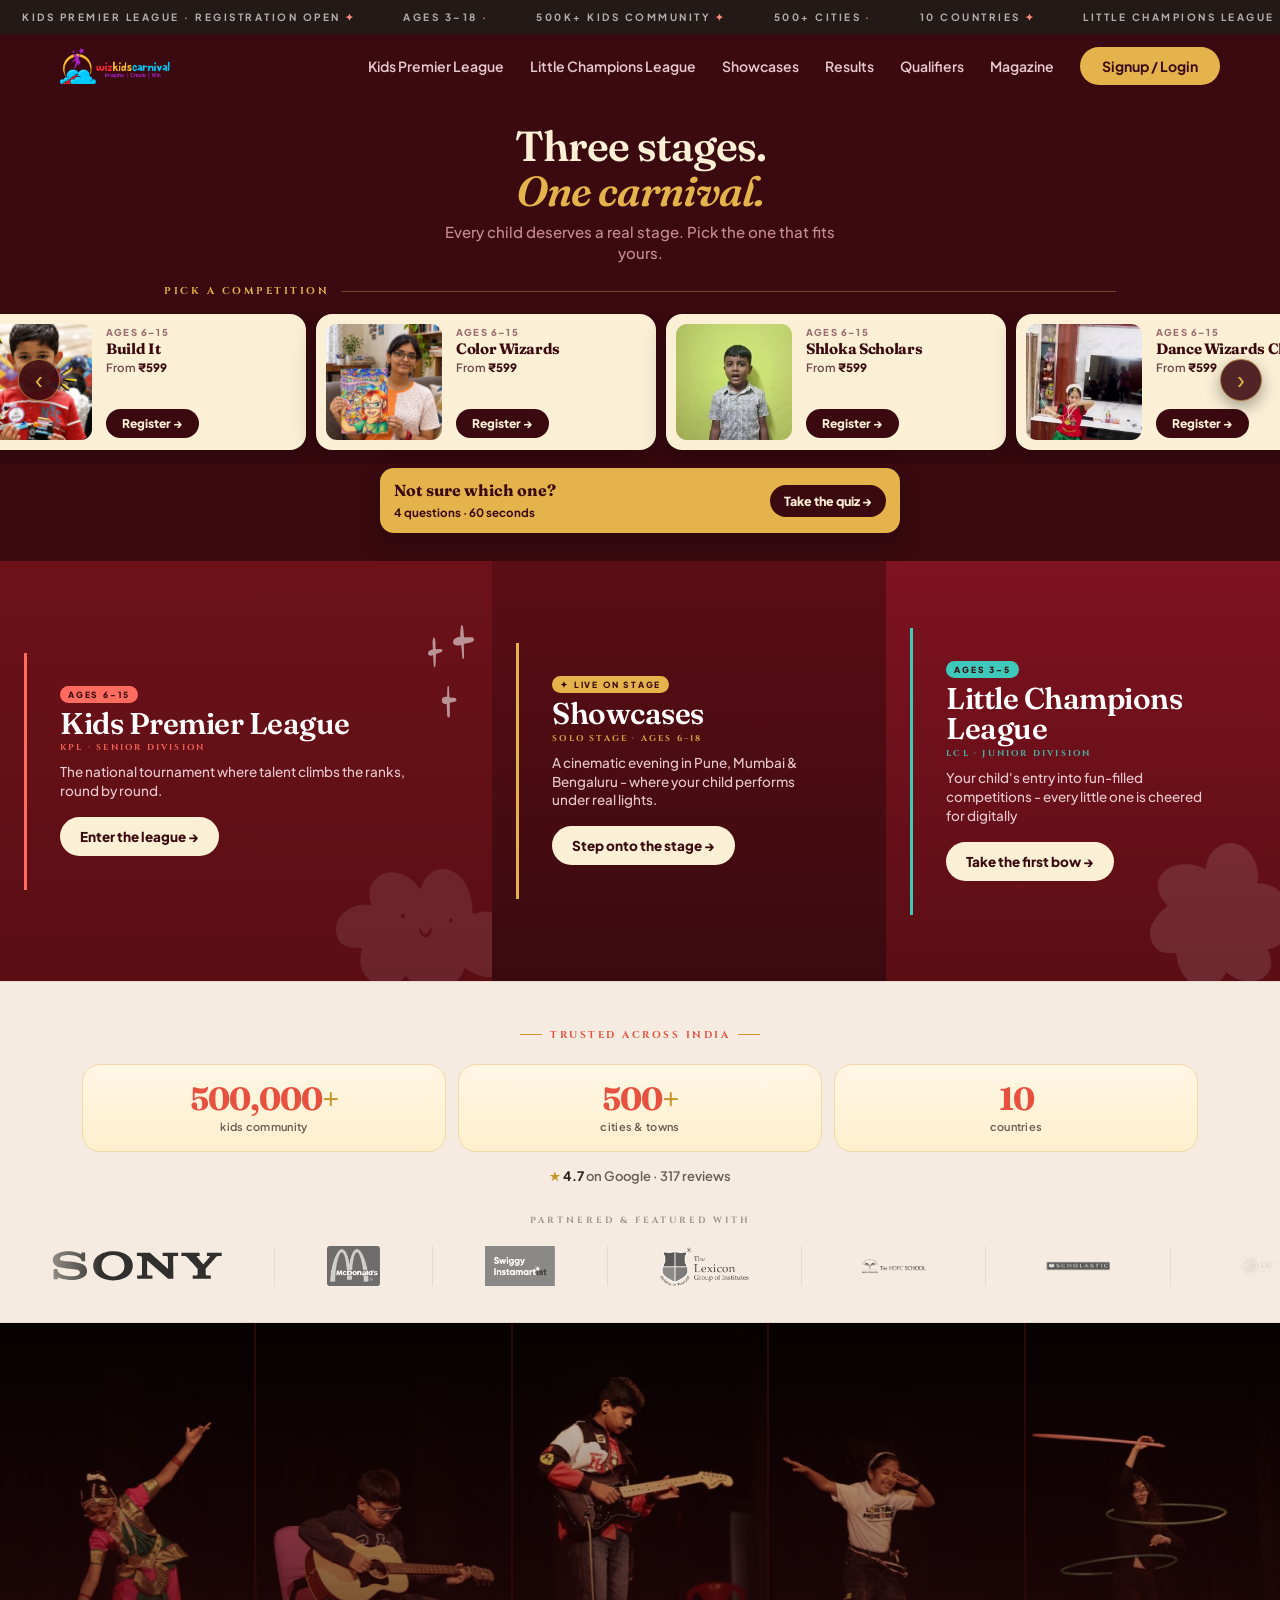
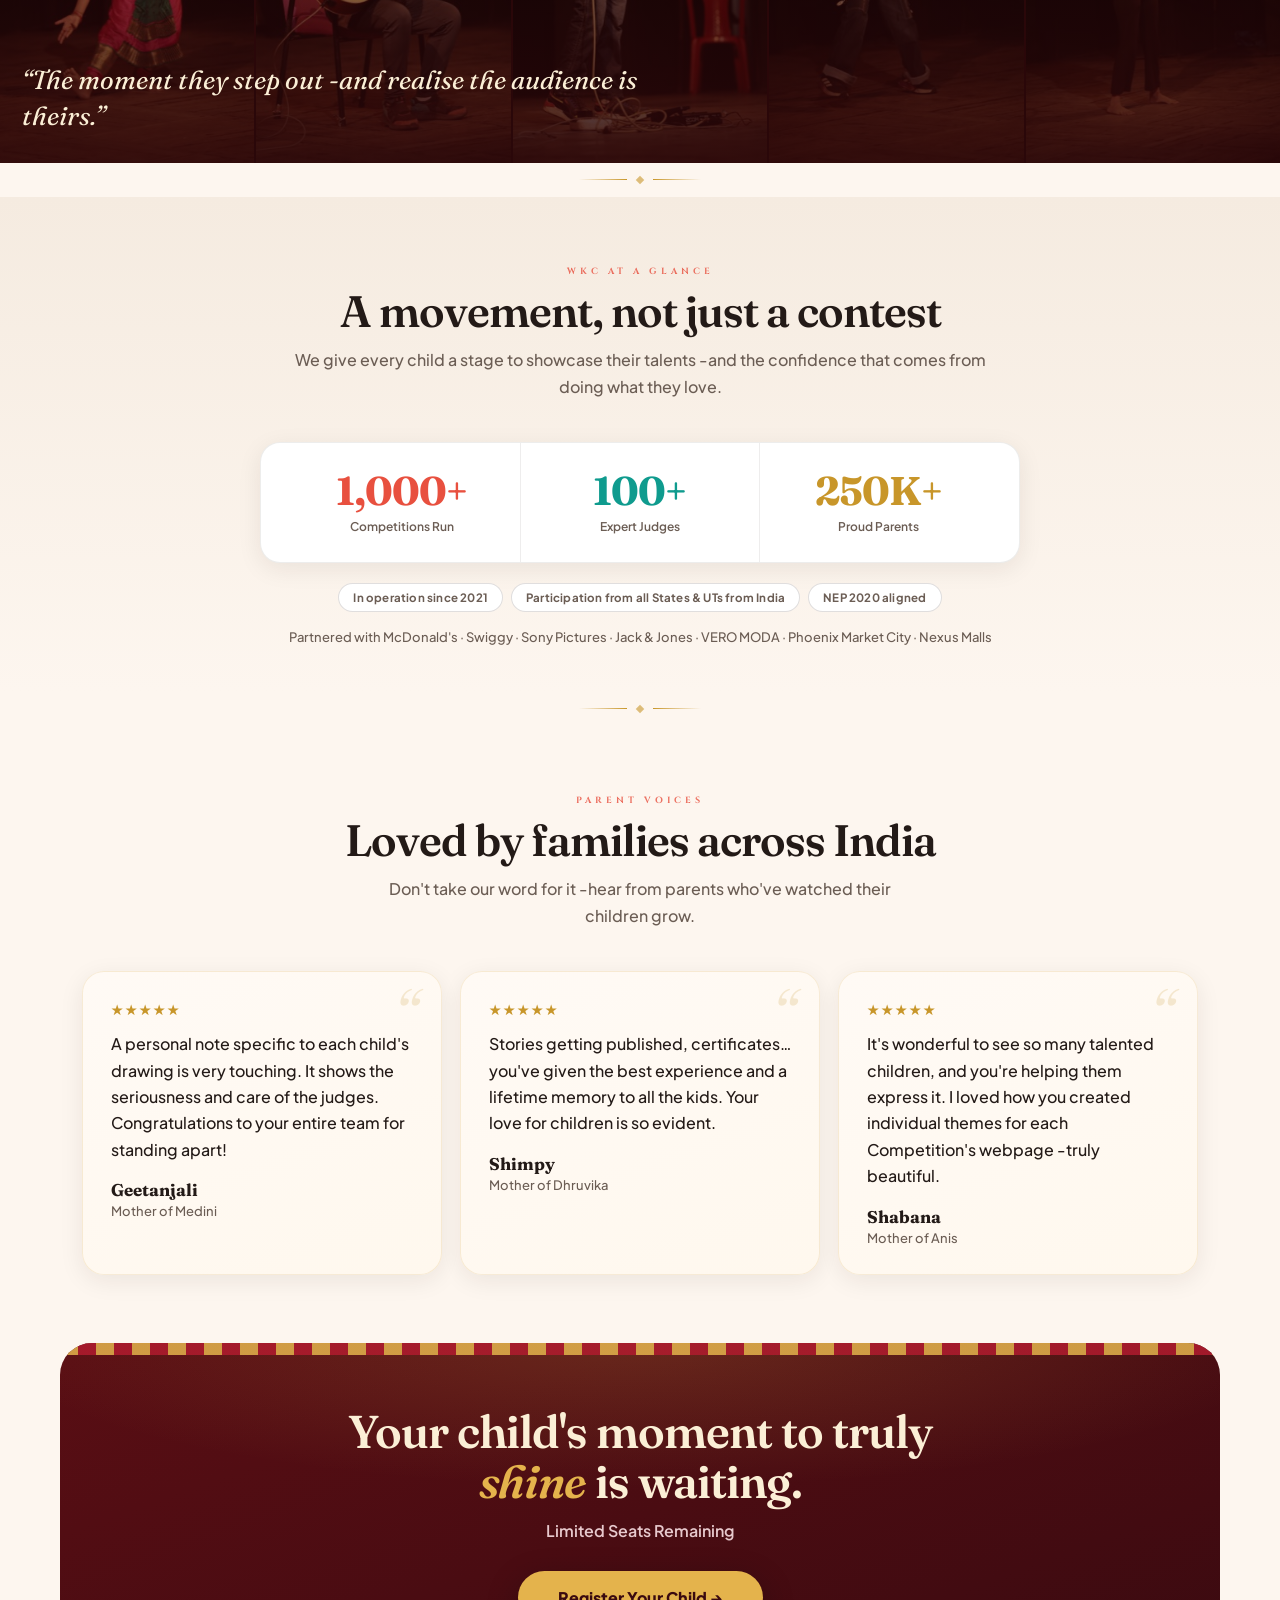
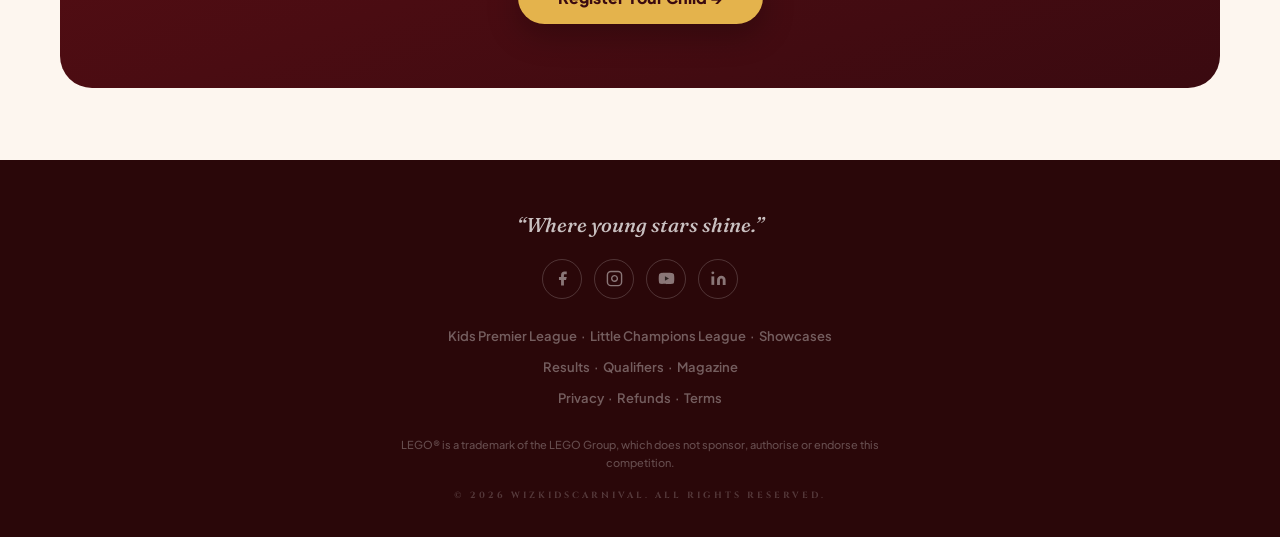
==== commit 839f4292: "Replace featured cards with a revolving row of all talent-pass pages All 17 talent-pass competitions" ====
--- a/index.html
+++ b/index.html
@@ -1,6 +1,15 @@
 <!DOCTYPE html>
 <html lang="en" data-hero="carnival">
 <head>
+<!-- Google tag (gtag.js) -->
+<script async src="https://www.googletagmanager.com/gtag/js?id=G-ZNTHNZS9GH"></script>
+<script>
+  window.dataLayer = window.dataLayer || [];
+  function gtag(){dataLayer.push(arguments);}
+  gtag('js', new Date());
+
+  gtag('config', 'G-ZNTHNZS9GH');
+</script>
 <meta charset="UTF-8">
 <meta name="viewport" content="width=device-width,initial-scale=1">
 <title>WizKidsCarnival - India's Biggest Stage for Young Talent</title>
@@ -31,7 +40,7 @@
 <link rel="preconnect" href="https://fonts.googleapis.com">
 <link rel="preconnect" href="https://fonts.gstatic.com" crossorigin>
 <link href="https://fonts.googleapis.com/css2?family=Fraunces:ital,opsz,wght@0,9..144,400;0,9..144,600;0,9..144,700;1,9..144,500;1,9..144,600&family=Plus+Jakarta+Sans:wght@400;500;600;700;800&family=Cinzel:wght@700&display=swap" rel="stylesheet">
-<link rel="stylesheet" href="assets/wkc.css?v=2026-10-05d">
+<link rel="stylesheet" href="assets/wkc.css?v=2026-11-21f">
 </head>
 <body>
 
@@ -95,13 +104,15 @@
     <p>Every child deserves a real stage. Pick the one that fits yours.</p>
   </div>
 
-  <!-- Featured competitions. Hardcoded for now; candidates to move to a
-       Google Sheet later (Order, Name, Ages, Price from, Image, Page URL). -->
-  <div class="featured" data-section="featured">
-    <div class="featured-lbl">Featured this month</div>
-    <div class="featured-row">
-      <a class="feat-card" href="https://app.wizkidscarnival.com/talent-pass/build-it?utm_source=main-site&utm_medium=featured&utm_campaign=home" data-track="featured-build-it">
-        <img class="feat-img" src="assets/featured-build-it.jpg" alt="A child showing a brick build" width="480" height="640" loading="eager" decoding="async">
+  <!-- All competitions: a slowly drifting row of every talent-pass page.
+       Hardcoded; add or reorder cards here. The JS in wkc.js loops it. -->
+  <div class="featured comp-row-wrap" data-section="all_competitions">
+    <div class="featured-lbl">Pick a competition</div>
+    <div class="comp-carousel">
+      <button type="button" class="comp-arrow comp-prev" id="compPrev" aria-label="Previous competitions">&#x2039;</button>
+      <div class="comp-row" id="compRow">
+      <a class="feat-card comp-card" href="https://app.wizkidscarnival.com/talent-pass/build-it?utm_source=main-site&utm_medium=home_allcomp&utm_campaign=home&utm_content=home_allcomp_build_it" data-track="home_allcomp_build_it">
+        <img class="feat-img" src="assets/featured-build-it.jpg" alt="" width="360" height="360" loading="lazy" decoding="async">
         <div class="feat-body">
           <div class="feat-ages">Ages 6–15</div>
           <div class="feat-name">Build It</div>
@@ -109,8 +120,8 @@
           <span class="feat-cta">Register &#x2192;</span>
         </div>
       </a>
-      <a class="feat-card" href="https://app.wizkidscarnival.com/talent-pass/color-wizards?utm_source=main-site&utm_medium=featured&utm_campaign=home" data-track="featured-color-wizards">
-        <img class="feat-img" src="assets/featured-color-wizards.jpg" alt="A child showing a painting" width="480" height="640" loading="eager" decoding="async">
+      <a class="feat-card comp-card" href="https://app.wizkidscarnival.com/talent-pass/color-wizards?utm_source=main-site&utm_medium=home_allcomp&utm_campaign=home&utm_content=home_allcomp_color_wizards" data-track="home_allcomp_color_wizards">
+        <img class="feat-img" src="assets/featured-color-wizards.jpg" alt="" width="360" height="360" loading="lazy" decoding="async">
         <div class="feat-body">
           <div class="feat-ages">Ages 6–15</div>
           <div class="feat-name">Color Wizards</div>
@@ -118,16 +129,148 @@
           <span class="feat-cta">Register &#x2192;</span>
         </div>
       </a>
-      <a class="feat-card feat-quiz" href="https://app.wizkidscarnival.com/talent-pass/membership?utm_source=main-site&utm_medium=featured&utm_campaign=home" data-track="featured-quiz">
-        <div class="feat-img feat-quiz-art" aria-hidden="true"><i>&#x2726;</i><span>?</span><i>&#x2726;</i></div>
-        <div class="feat-body">
-          <div class="feat-ages">4 questions</div>
-          <div class="feat-name">Not sure?</div>
-          <div class="feat-price">Take the 60-second quiz</div>
-          <span class="feat-cta">Start &#x2192;</span>
-        </div>
-      </a>
+      <a class="feat-card comp-card" href="https://app.wizkidscarnival.com/talent-pass/shloka?utm_source=main-site&utm_medium=home_allcomp&utm_campaign=home&utm_content=home_allcomp_shloka" data-track="home_allcomp_shloka">
+        <img class="feat-img" src="assets/comp-shloka.jpg" alt="" width="360" height="360" loading="lazy" decoding="async">
+        <div class="feat-body">
+          <div class="feat-ages">Ages 6–15</div>
+          <div class="feat-name">Shloka Scholars</div>
+          <div class="feat-price">From <b>₹599</b></div>
+          <span class="feat-cta">Register &#x2192;</span>
+        </div>
+      </a>
+      <a class="feat-card comp-card" href="https://app.wizkidscarnival.com/talent-pass/classical-dance?utm_source=main-site&utm_medium=home_allcomp&utm_campaign=home&utm_content=home_allcomp_classical_dance" data-track="home_allcomp_classical_dance">
+        <img class="feat-img" src="assets/comp-classical-dance.jpg" alt="" width="360" height="360" loading="lazy" decoding="async">
+        <div class="feat-body">
+          <div class="feat-ages">Ages 6–15</div>
+          <div class="feat-name">Dance Wizards Classical</div>
+          <div class="feat-price">From <b>₹599</b></div>
+          <span class="feat-cta">Register &#x2192;</span>
+        </div>
+      </a>
+      <a class="feat-card comp-card" href="https://app.wizkidscarnival.com/talent-pass/yoga?utm_source=main-site&utm_medium=home_allcomp&utm_campaign=home&utm_content=home_allcomp_yoga" data-track="home_allcomp_yoga">
+        <img class="feat-img" src="assets/comp-yoga.jpg" alt="" width="360" height="360" loading="lazy" decoding="async">
+        <div class="feat-body">
+          <div class="feat-ages">Ages 6–15</div>
+          <div class="feat-name">Yoga Champs</div>
+          <div class="feat-price">From <b>₹599</b></div>
+          <span class="feat-cta">Register &#x2192;</span>
+        </div>
+      </a>
+      <a class="feat-card comp-card" href="https://app.wizkidscarnival.com/talent-pass/little-champions-league?utm_source=main-site&utm_medium=home_allcomp&utm_campaign=home&utm_content=home_allcomp_little_champions_league" data-track="home_allcomp_little_champions_league">
+        <img class="feat-img" src="assets/comp-little-champions-league.jpg" alt="" width="360" height="360" loading="lazy" decoding="async">
+        <div class="feat-body">
+          <div class="feat-ages">Ages 3–5</div>
+          <div class="feat-name">Little Champions League</div>
+          <div class="feat-price">From <b>₹749</b></div>
+          <span class="feat-cta">Register &#x2192;</span>
+        </div>
+      </a>
+      <a class="feat-card comp-card" href="https://app.wizkidscarnival.com/talent-pass/recite-english?utm_source=main-site&utm_medium=home_allcomp&utm_campaign=home&utm_content=home_allcomp_recite_english" data-track="home_allcomp_recite_english">
+        <div class="feat-img feat-tile" style="--t1:#ffd9cf;--t2:#f08a72" aria-hidden="true"><span class="tile-ico">&#x1F4D6;</span><span class="tile-tag">Speaking</span></div>
+        <div class="feat-body">
+          <div class="feat-ages">Ages 6–15</div>
+          <div class="feat-name">Recite It! English</div>
+          <div class="feat-price">From <b>₹599</b></div>
+          <span class="feat-cta">Register &#x2192;</span>
+        </div>
+      </a>
+      <a class="feat-card comp-card" href="https://app.wizkidscarnival.com/talent-pass/recite-hindi?utm_source=main-site&utm_medium=home_allcomp&utm_campaign=home&utm_content=home_allcomp_recite_hindi" data-track="home_allcomp_recite_hindi">
+        <div class="feat-img feat-tile" style="--t1:#ffd9cf;--t2:#f08a72" aria-hidden="true"><span class="tile-ico">&#x1F4DC;</span><span class="tile-tag">Speaking</span></div>
+        <div class="feat-body">
+          <div class="feat-ages">Ages 6–15</div>
+          <div class="feat-name">Recite It! Hindi</div>
+          <div class="feat-price">From <b>₹599</b></div>
+          <span class="feat-cta">Register &#x2192;</span>
+        </div>
+      </a>
+      <a class="feat-card comp-card" href="https://app.wizkidscarnival.com/talent-pass/master-orator?utm_source=main-site&utm_medium=home_allcomp&utm_campaign=home&utm_content=home_allcomp_master_orator" data-track="home_allcomp_master_orator">
+        <div class="feat-img feat-tile" style="--t1:#ffd9cf;--t2:#f08a72" aria-hidden="true"><span class="tile-ico">&#x1F399;&#xFE0F;</span><span class="tile-tag">Speaking</span></div>
+        <div class="feat-body">
+          <div class="feat-ages">Ages 6–15</div>
+          <div class="feat-name">Master Orator</div>
+          <div class="feat-price">From <b>₹599</b></div>
+          <span class="feat-cta">Register &#x2192;</span>
+        </div>
+      </a>
+      <a class="feat-card comp-card" href="https://app.wizkidscarnival.com/talent-pass/handwriting-champs?utm_source=main-site&utm_medium=home_allcomp&utm_campaign=home&utm_content=home_allcomp_handwriting_champs" data-track="home_allcomp_handwriting_champs">
+        <div class="feat-img feat-tile" style="--t1:#ffe8b8;--t2:#e4a83a" aria-hidden="true"><span class="tile-ico">&#x270D;&#xFE0F;</span><span class="tile-tag">Arts</span></div>
+        <div class="feat-body">
+          <div class="feat-ages">Ages 6–15</div>
+          <div class="feat-name">Handwriting Champs</div>
+          <div class="feat-price">From <b>₹599</b></div>
+          <span class="feat-cta">Register &#x2192;</span>
+        </div>
+      </a>
+      <a class="feat-card comp-card" href="https://app.wizkidscarnival.com/talent-pass/dance-wizards?utm_source=main-site&utm_medium=home_allcomp&utm_campaign=home&utm_content=home_allcomp_dance_wizards" data-track="home_allcomp_dance_wizards">
+        <div class="feat-img feat-tile" style="--t1:#ffd6e4;--t2:#d9638e" aria-hidden="true"><span class="tile-ico">&#x1F57A;</span><span class="tile-tag">Performing</span></div>
+        <div class="feat-body">
+          <div class="feat-ages">Ages 6–15</div>
+          <div class="feat-name">Dance Wizards</div>
+          <div class="feat-price">From <b>₹599</b></div>
+          <span class="feat-cta">Register &#x2192;</span>
+        </div>
+      </a>
+      <a class="feat-card comp-card" href="https://app.wizkidscarnival.com/talent-pass/singing-stars?utm_source=main-site&utm_medium=home_allcomp&utm_campaign=home&utm_content=home_allcomp_singing_stars" data-track="home_allcomp_singing_stars">
+        <div class="feat-img feat-tile" style="--t1:#ffd6e4;--t2:#d9638e" aria-hidden="true"><span class="tile-ico">&#x1F3A4;</span><span class="tile-tag">Performing</span></div>
+        <div class="feat-body">
+          <div class="feat-ages">Ages 6–15</div>
+          <div class="feat-name">Singing Stars</div>
+          <div class="feat-price">From <b>₹599</b></div>
+          <span class="feat-cta">Register &#x2192;</span>
+        </div>
+      </a>
+      <a class="feat-card comp-card" href="https://app.wizkidscarnival.com/talent-pass/instrumental-genius?utm_source=main-site&utm_medium=home_allcomp&utm_campaign=home&utm_content=home_allcomp_instrumental_genius" data-track="home_allcomp_instrumental_genius">
+        <div class="feat-img feat-tile" style="--t1:#ffd6e4;--t2:#d9638e" aria-hidden="true"><span class="tile-ico">&#x1F3B8;</span><span class="tile-tag">Performing</span></div>
+        <div class="feat-body">
+          <div class="feat-ages">Ages 6–15</div>
+          <div class="feat-name">Instru&shy;mental Genius</div>
+          <div class="feat-price">From <b>₹599</b></div>
+          <span class="feat-cta">Register &#x2192;</span>
+        </div>
+      </a>
+      <a class="feat-card comp-card" href="https://app.wizkidscarnival.com/talent-pass/tell-ur-tale?utm_source=main-site&utm_medium=home_allcomp&utm_campaign=home&utm_content=home_allcomp_tell_ur_tale" data-track="home_allcomp_tell_ur_tale">
+        <div class="feat-img feat-tile" style="--t1:#e3dcff;--t2:#8a72d9" aria-hidden="true"><span class="tile-ico">&#x1F4DA;</span><span class="tile-tag">Stories</span></div>
+        <div class="feat-body">
+          <div class="feat-ages">Ages 6–15</div>
+          <div class="feat-name">Tell Ur Tale</div>
+          <div class="feat-price">From <b>₹599</b></div>
+          <span class="feat-cta">Register &#x2192;</span>
+        </div>
+      </a>
+      <a class="feat-card comp-card" href="https://app.wizkidscarnival.com/talent-pass/build-it-junior?utm_source=main-site&utm_medium=home_allcomp&utm_campaign=home&utm_content=home_allcomp_build_it_junior" data-track="home_allcomp_build_it_junior">
+        <div class="feat-img feat-tile" style="--t1:#cfeefb;--t2:#4aa8d8" aria-hidden="true"><span class="tile-ico">&#x1F9F1;</span><span class="tile-tag">Junior</span></div>
+        <div class="feat-body">
+          <div class="feat-ages">Ages 3–5</div>
+          <div class="feat-name">Build It Junior</div>
+          <div class="feat-price">From <b>₹599</b></div>
+          <span class="feat-cta">Register &#x2192;</span>
+        </div>
+      </a>
+      <a class="feat-card comp-card" href="https://app.wizkidscarnival.com/talent-pass/paint-maestro?utm_source=main-site&utm_medium=home_allcomp&utm_campaign=home&utm_content=home_allcomp_paint_maestro" data-track="home_allcomp_paint_maestro">
+        <div class="feat-img feat-tile" style="--t1:#cfeefb;--t2:#4aa8d8" aria-hidden="true"><span class="tile-ico">&#x1F3A8;</span><span class="tile-tag">Junior</span></div>
+        <div class="feat-body">
+          <div class="feat-ages">Ages 3–5</div>
+          <div class="feat-name">Paint Maestro</div>
+          <div class="feat-price">From <b>₹599</b></div>
+          <span class="feat-cta">Register &#x2192;</span>
+        </div>
+      </a>
+      <a class="feat-card comp-card" href="https://app.wizkidscarnival.com/talent-pass/recite-english-junior?utm_source=main-site&utm_medium=home_allcomp&utm_campaign=home&utm_content=home_allcomp_recite_english_junior" data-track="home_allcomp_recite_english_junior">
+        <div class="feat-img feat-tile" style="--t1:#cfeefb;--t2:#4aa8d8" aria-hidden="true"><span class="tile-ico">&#x1F31F;</span><span class="tile-tag">Junior</span></div>
+        <div class="feat-body">
+          <div class="feat-ages">Ages 3–5</div>
+          <div class="feat-name">Recite It! Junior</div>
+          <div class="feat-price">From <b>₹599</b></div>
+          <span class="feat-cta">Register &#x2192;</span>
+        </div>
+      </a>
+      </div>
+      <button type="button" class="comp-arrow comp-next" id="compNext" aria-label="Next competitions">&#x203A;</button>
     </div>
+    <a class="quiz-strip" href="https://app.wizkidscarnival.com/talent-pass/membership?utm_source=main-site&utm_medium=home_allcomp&utm_campaign=home&utm_content=home_allcomp_quiz" data-track="home_allcomp_quiz">
+      <span><b>Not sure which one?</b><small>4 questions &#x00B7; 60 seconds</small></span>
+      <span class="quiz-strip-cta">Take the quiz &#x2192;</span>
+    </a>
   </div>
 
   <div class="booths">
@@ -348,9 +491,9 @@
     <a href="results/">Results</a> &nbsp;&#x00B7;&nbsp;
     <a href="qualifiers/">Qualifiers</a> &nbsp;&#x00B7;&nbsp;
     <a href="magazines/">Magazine</a><br>
-    <a href="https://wizkidscarnival.com/privacy-policy/">Privacy</a> &nbsp;&#x00B7;&nbsp;
-    <a href="https://wizkidscarnival.com/refund-and-cancellations/">Refunds</a> &nbsp;&#x00B7;&nbsp;
-    <a href="https://wizkidscarnival.com/terms-and-conditions/">Terms</a>
+    <a href="privacy-policy/">Privacy</a> &nbsp;&#x00B7;&nbsp;
+    <a href="refund-and-cancellations/">Refunds</a> &nbsp;&#x00B7;&nbsp;
+    <a href="terms-and-conditions/">Terms</a>
   </nav>
   <p class="fdisc">LEGO&reg; is a trademark of the LEGO Group, which does not sponsor, authorise or endorse this competition.</p>
   <div class="fwkc">&#x00A9; 2026 WizKidsCarnival. All rights reserved.</div>
@@ -358,6 +501,6 @@
 
 
 <script>window.WKC = { page: 'home' };</script>
-<script src="assets/wkc.js?v=2026-10-01b"></script>
+<script src="assets/wkc.js?v=2026-11-21b"></script>
 </body>
 </html>
--- a/assets/wkc.css
+++ b/assets/wkc.css
@@ -175,6 +175,46 @@
   .feat-cta{align-self:flex-start;padding:7px 16px}
 }
 
+/* ── All-competitions drifting row (reuses .feat-card) ── */
+.comp-row-wrap{max-width:none;padding-left:0;padding-right:0}
+.comp-row-wrap .featured-lbl{max-width:640px;margin-left:auto;margin-right:auto;padding:0 16px}
+.comp-row{display:flex;gap:10px;overflow-x:auto;padding:4px 16px 14px;scrollbar-width:none;-webkit-overflow-scrolling:touch}
+.comp-row::-webkit-scrollbar{display:none}
+.comp-row .feat-card{flex:0 0 31%;max-width:180px}
+.comp-row .feat-card{min-width:0}
+.comp-row .feat-name{font-size:15px;hyphens:auto;-webkit-hyphens:auto;overflow-wrap:break-word}
+.comp-carousel{position:relative}
+.comp-arrow{position:absolute;top:calc(50% - 7px);transform:translateY(-50%);z-index:2;width:34px;height:34px;border-radius:50%;border:1px solid rgba(228,179,76,.55);background:rgba(58,10,16,.88);color:var(--carnival-gold);font-size:22px;line-height:1;display:flex;align-items:center;justify-content:center;cursor:pointer;padding:0 0 3px;font-family:inherit;box-shadow:0 6px 16px rgba(0,0,0,.35);transition:background .2s}
+.comp-arrow:hover{background:var(--carnival-red);color:#fff}
+/* Phones: arrows sit in the label line so they never cover a card */
+.comp-arrow{top:-36px;transform:none;width:30px;height:30px;font-size:20px;box-shadow:none}
+.comp-prev{right:54px}
+.comp-next{right:16px}
+.comp-row-wrap .featured-lbl{padding-right:100px}
+@media(min-width:1024px){
+  .comp-arrow{top:calc(50% - 7px);transform:translateY(-50%);width:42px;height:42px;font-size:26px;box-shadow:0 6px 16px rgba(0,0,0,.35)}
+  .comp-prev{left:18px;right:auto}
+  .comp-next{right:18px}
+  .comp-row-wrap .featured-lbl{padding-right:24px}
+}
+.feat-tile{position:relative;overflow:hidden;display:flex;align-items:center;justify-content:center;background:radial-gradient(circle at 28% 22%,rgba(255,255,255,.75) 0 18%,transparent 46%),linear-gradient(150deg,var(--t1,#f6e6d6) 10%,var(--t2,#d9a066) 100%)}
+.feat-tile::before,.feat-tile::after{content:'\2726';position:absolute;color:#fff;opacity:.75;line-height:1}
+.feat-tile::before{top:12%;right:14%;font-size:14px}
+.feat-tile::after{bottom:30%;left:12%;font-size:9px;opacity:.6}
+.tile-ico{display:flex;align-items:center;justify-content:center;width:52%;aspect-ratio:1;border-radius:50%;background:#fff;box-shadow:0 8px 18px rgba(58,10,16,.18),inset 0 0 0 4px rgba(255,255,255,.6);font-size:clamp(22px,6.5vw,32px);line-height:1;margin-bottom:14%}
+.tile-tag{position:absolute;left:50%;bottom:8%;transform:translateX(-50%);background:rgba(58,10,16,.78);color:#fff;font-size:8px;font-weight:800;letter-spacing:1.2px;text-transform:uppercase;padding:3px 8px;border-radius:100px;white-space:nowrap}
+@media(min-width:1024px){.tile-ico{width:56%;font-size:34px}.tile-tag{font-size:7.5px}}
+.quiz-strip{display:flex;align-items:center;justify-content:space-between;gap:12px;max-width:608px;margin:4px auto 0;background:var(--carnival-gold);color:var(--carnival);border-radius:14px;padding:12px 14px;text-decoration:none;box-shadow:0 10px 24px rgba(0,0,0,.28);width:calc(100% - 32px)}
+.quiz-strip b{display:block;font-family:'Fraunces',serif;font-size:16px}
+.quiz-strip small{font-size:11.5px;font-weight:700}
+.quiz-strip-cta{background:var(--carnival);color:var(--on-carnival);border-radius:100px;padding:8px 14px;font-size:12.5px;font-weight:800;white-space:nowrap}
+.quiz-strip:hover .quiz-strip-cta{background:var(--carnival-red)}
+@media(min-width:1024px){
+  .comp-row .feat-card{flex:0 0 340px;max-width:none}
+  .comp-row-wrap .featured-lbl{max-width:1000px;padding:0 24px}
+  .quiz-strip{max-width:520px}
+}
+
 /* ── The three booths ── */
 .booths{
   display:grid;gap:0;
@@ -325,6 +365,23 @@
 .plan-cta:hover{background:var(--accent-l)}
 .plans-note{text-align:center;font-size:12.5px;color:var(--ink-soft);font-weight:600;margin-top:18px}
 @media(min-width:880px){.plans{grid-template-columns:repeat(4,1fr)}}
+
+/* ── Legal pages (privacy / refunds / terms) ──────────── */
+.page-hero-legal{padding-bottom:28px}
+.legal{max-width:780px;margin:0 auto;background:var(--card);border:1px solid var(--line);border-radius:24px;box-shadow:var(--shadow);padding:34px 26px;font-size:15px;line-height:1.75;color:var(--ink-soft);font-weight:500;overflow-wrap:anywhere}
+.legal h2{font-family:'Fraunces',serif;font-size:clamp(20px,4.5vw,24px);font-weight:600;color:var(--ink);letter-spacing:-.3px;line-height:1.25;margin:0 0 12px}
+.legal h3{font-size:15px;font-weight:800;color:var(--ink);margin:20px 0 8px}
+.legal p{margin:0 0 12px}
+.legal ul,.legal ol{margin:0 0 14px;padding-left:22px}
+.legal li{margin:0 0 8px;padding-left:4px}
+.legal li::marker{color:var(--accent);font-weight:700}
+.legal ol ol{margin-top:10px}
+.legal strong,.legal b{color:var(--ink);font-weight:700}
+.legal a{color:var(--accent);font-weight:700;text-decoration:none}
+.legal a:hover{text-decoration:underline}
+.legal hr{border:none;border-top:1px solid var(--line-2);margin:26px 0}
+.legal>*:last-child{margin-bottom:0}
+@media(min-width:700px){.legal{padding:44px 48px}}
 
 /* Section base */
 .section{position:relative;z-index:1;padding:68px 22px;max-width:1160px;margin:0 auto}
